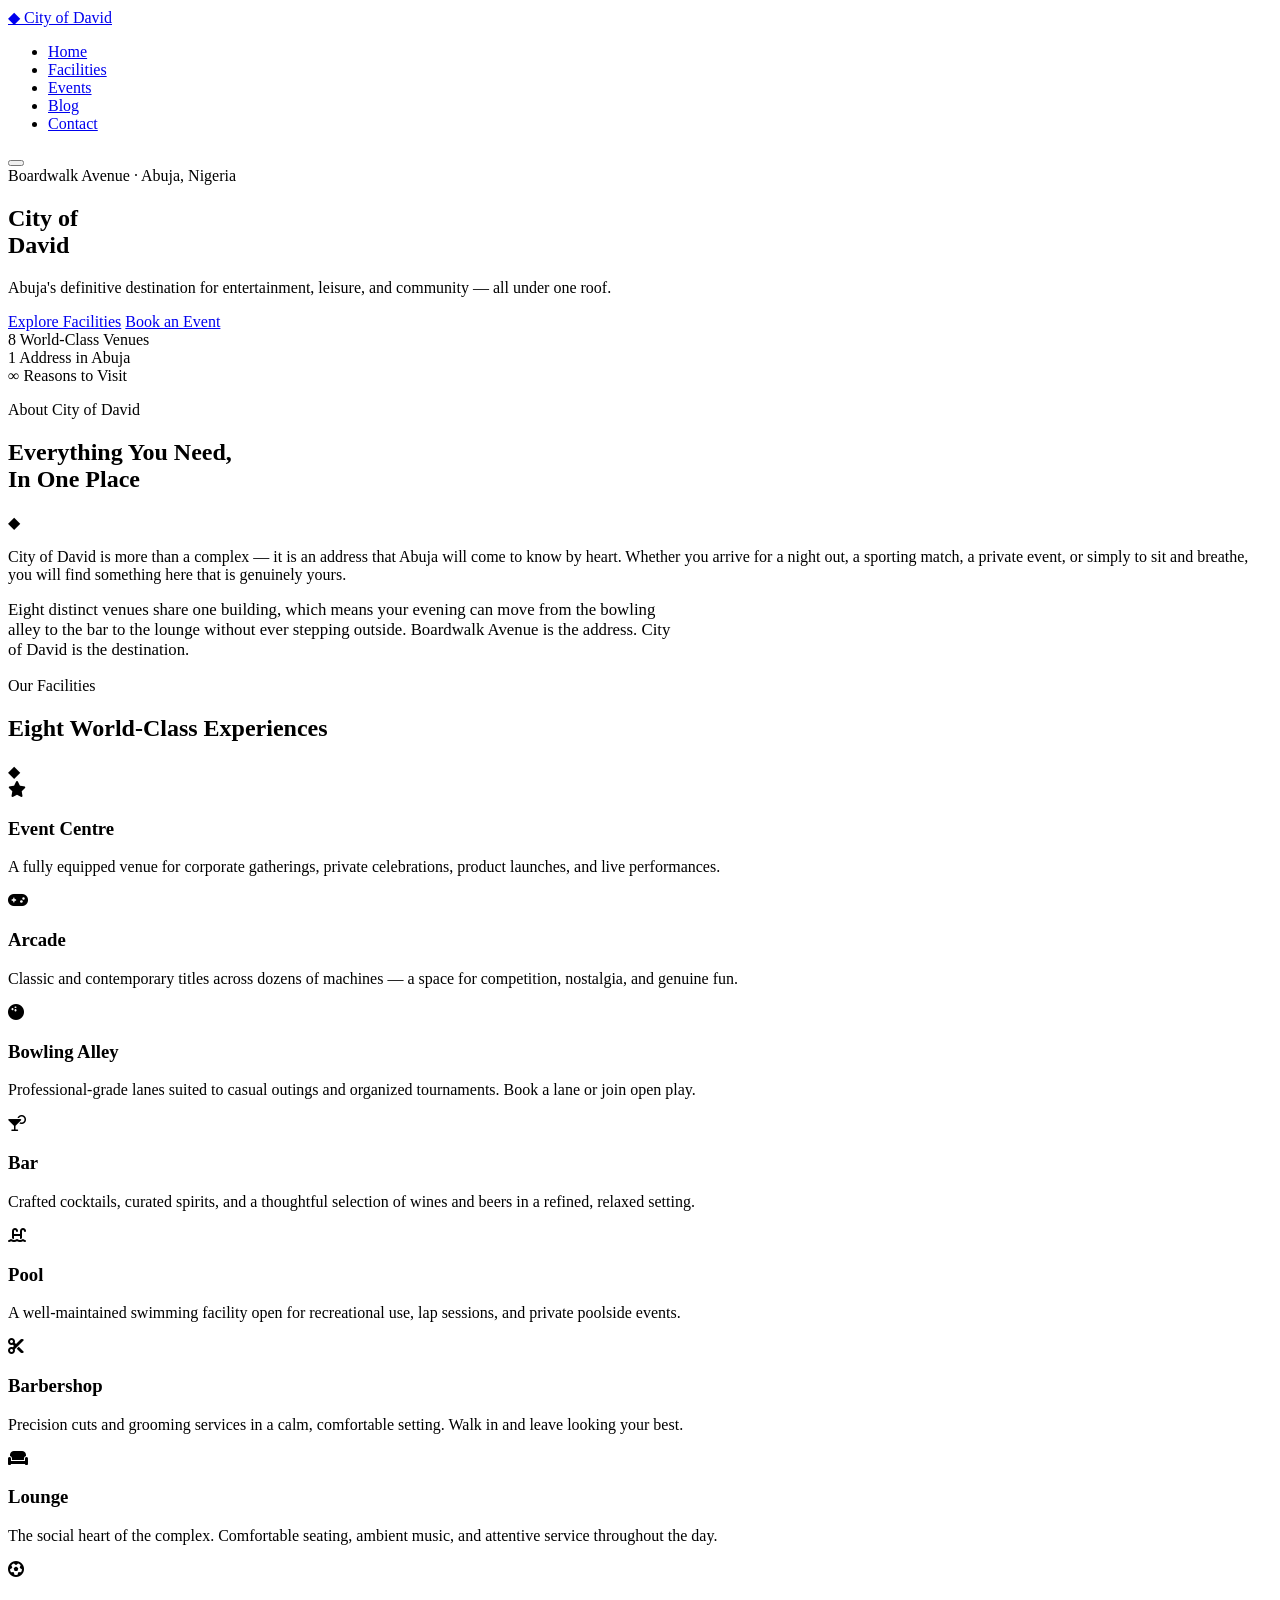
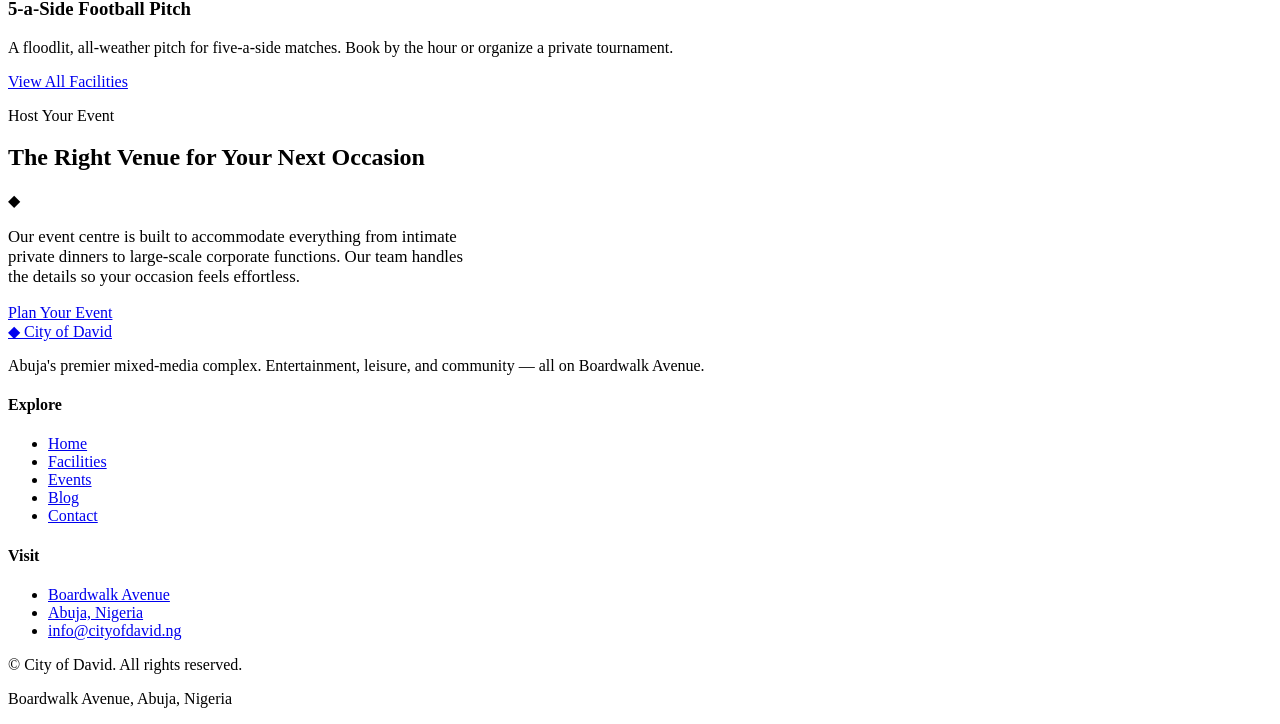
==== index.html @ e6c5fee5 "Add files via upload" ====
<!DOCTYPE html>
<html lang="en">
<head>
  <meta charset="UTF-8">
  <meta name="viewport" content="width=device-width, initial-scale=1.0">
  <meta name="description" content="City of David — Abuja's premier mixed-media complex on Boardwalk Avenue. Event centre, arcade, bowling, bar, pool, barbershop, lounge, and 5-a-side football.">
  <title>City of David | Abuja's Premier Entertainment Complex</title>
  <link rel="preconnect" href="https://fonts.googleapis.com">
  <link rel="preconnect" href="https://fonts.gstatic.com" crossorigin>
  <link href="https://fonts.googleapis.com/css2?family=Playfair+Display:ital,wght@0,400;0,600;0,700;1,400&family=EB+Garamond:ital,wght@0,400;0,500;1,400&display=swap" rel="stylesheet">
  <link rel="stylesheet" href="https://cdnjs.cloudflare.com/ajax/libs/font-awesome/6.4.0/css/all.min.css">
  <link rel="stylesheet" href="css/style.css">
</head>
<body>

  <!-- NAVIGATION -->
  <nav class="nav" role="navigation" aria-label="Main navigation">
    <div class="nav-inner">
      <a href="index.html" class="nav-logo">
        <span class="dia">◆</span> City of David
      </a>
      <ul class="nav-links">
        <li><a href="index.html">Home</a></li>
        <li><a href="facilities.html">Facilities</a></li>
        <li><a href="events.html">Events</a></li>
        <li><a href="blog.html">Blog</a></li>
        <li><a href="contact.html">Contact</a></li>
      </ul>
      <button class="nav-toggle" aria-label="Toggle navigation" aria-expanded="false">
        <span></span><span></span><span></span>
      </button>
    </div>
  </nav>

  <!-- HERO -->
  <section class="hero">
    <div class="hero-content">
      <div class="hero-eyebrow">Boardwalk Avenue · Abuja, Nigeria</div>
      <h1>City of<br><span class="gold">David</span></h1>
      <p class="hero-sub">Abuja's definitive destination for entertainment, leisure, and community — all under one roof.</p>
      <div class="hero-ctas">
        <a href="facilities.html" class="btn btn-primary">Explore Facilities</a>
        <a href="events.html" class="btn btn-outline">Book an Event</a>
      </div>
    </div>
  </section>

  <!-- STATS -->
  <div class="stat-row" aria-label="Key figures">
    <div class="stat fade-in">
      <span class="stat-num">8</span>
      <span class="stat-label">World-Class Venues</span>
    </div>
    <div class="stat fade-in fade-delay-2">
      <span class="stat-num">1</span>
      <span class="stat-label">Address in Abuja</span>
    </div>
    <div class="stat fade-in fade-delay-4">
      <span class="stat-num">∞</span>
      <span class="stat-label">Reasons to Visit</span>
    </div>
  </div>

  <!-- ABOUT -->
  <section class="section">
    <div class="section-inner">
      <p class="section-label fade-in">About City of David</p>
      <h2 class="section-title fade-in fade-delay-1">Everything You Need,<br>In One Place</h2>
      <div class="ornament-divider fade-in fade-delay-2"><span>◆</span></div>
      <p class="section-lead fade-in fade-delay-3">
        City of David is more than a complex — it is an address that Abuja will come to know by heart. 
        Whether you arrive for a night out, a sporting match, a private event, or simply to sit and breathe, 
        you will find something here that is genuinely yours.
      </p>
      <p class="fade-in fade-delay-4" style="color: var(--text-muted); max-width: 680px; font-size: 1.05rem;">
        Eight distinct venues share one building, which means your evening can move from the bowling alley 
        to the bar to the lounge without ever stepping outside. Boardwalk Avenue is the address. 
        City of David is the destination.
      </p>
    </div>
  </section>

  <!-- FACILITIES GRID -->
  <section class="section section-alt">
    <div class="section-inner">
      <p class="section-label fade-in">Our Facilities</p>
      <h2 class="section-title fade-in fade-delay-1">Eight World-Class Experiences</h2>
      <div class="ornament-divider fade-in fade-delay-2"><span>◆</span></div>
      <div class="facilities-grid mt-3">

        <div class="facility-card fade-in fade-delay-1">
          <div class="facility-icon"><i class="fa-solid fa-star"></i></div>
          <h3>Event Centre</h3>
          <p>A fully equipped venue for corporate gatherings, private celebrations, product launches, and live performances.</p>
        </div>

        <div class="facility-card fade-in fade-delay-2">
          <div class="facility-icon"><i class="fa-solid fa-gamepad"></i></div>
          <h3>Arcade</h3>
          <p>Classic and contemporary titles across dozens of machines — a space for competition, nostalgia, and genuine fun.</p>
        </div>

        <div class="facility-card fade-in fade-delay-3">
          <div class="facility-icon"><i class="fa-solid fa-bowling-ball"></i></div>
          <h3>Bowling Alley</h3>
          <p>Professional-grade lanes suited to casual outings and organized tournaments. Book a lane or join open play.</p>
        </div>

        <div class="facility-card fade-in fade-delay-4">
          <div class="facility-icon"><i class="fa-solid fa-martini-glass-citrus"></i></div>
          <h3>Bar</h3>
          <p>Crafted cocktails, curated spirits, and a thoughtful selection of wines and beers in a refined, relaxed setting.</p>
        </div>

        <div class="facility-card fade-in fade-delay-1">
          <div class="facility-icon"><i class="fa-solid fa-water-ladder"></i></div>
          <h3>Pool</h3>
          <p>A well-maintained swimming facility open for recreational use, lap sessions, and private poolside events.</p>
        </div>

        <div class="facility-card fade-in fade-delay-2">
          <div class="facility-icon"><i class="fa-solid fa-scissors"></i></div>
          <h3>Barbershop</h3>
          <p>Precision cuts and grooming services in a calm, comfortable setting. Walk in and leave looking your best.</p>
        </div>

        <div class="facility-card fade-in fade-delay-3">
          <div class="facility-icon"><i class="fa-solid fa-couch"></i></div>
          <h3>Lounge</h3>
          <p>The social heart of the complex. Comfortable seating, ambient music, and attentive service throughout the day.</p>
        </div>

        <div class="facility-card fade-in fade-delay-4">
          <div class="facility-icon"><i class="fa-solid fa-futbol"></i></div>
          <h3>5-a-Side Football Pitch</h3>
          <p>A floodlit, all-weather pitch for five-a-side matches. Book by the hour or organize a private tournament.</p>
        </div>

      </div>
      <div class="text-center mt-3 fade-in">
        <a href="facilities.html" class="btn btn-outline">View All Facilities</a>
      </div>
    </div>
  </section>

  <!-- EVENTS CTA -->
  <section class="highlight">
    <div class="highlight-inner">
      <div class="highlight-text fade-in">
        <p class="section-label">Host Your Event</p>
        <h2 class="section-title">The Right Venue for Your Next Occasion</h2>
        <div class="ornament-divider"><span>◆</span></div>
        <p style="color: var(--text-muted); font-size: 1.05rem; max-width: 460px;">
          Our event centre is built to accommodate everything from intimate private dinners to large-scale 
          corporate functions. Our team handles the details so your occasion feels effortless.
        </p>
        <a href="events.html" class="btn btn-primary">Plan Your Event</a>
      </div>
      <div class="deco-visual fade-in fade-delay-3">
        <div class="deco-diamond"></div>
      </div>
    </div>
  </section>

  <!-- FOOTER -->
  <footer class="footer">
    <div class="footer-inner">
      <div class="footer-top">
        <div class="footer-brand">
          <a href="index.html" class="nav-logo">
            <span class="dia">◆</span> City of David
          </a>
          <p>Abuja's premier mixed-media complex. Entertainment, leisure, and community — all on Boardwalk Avenue.</p>
        </div>
        <div class="footer-col">
          <h4>Explore</h4>
          <ul>
            <li><a href="index.html">Home</a></li>
            <li><a href="facilities.html">Facilities</a></li>
            <li><a href="events.html">Events</a></li>
            <li><a href="blog.html">Blog</a></li>
            <li><a href="contact.html">Contact</a></li>
          </ul>
        </div>
        <div class="footer-col">
          <h4>Visit</h4>
          <ul>
            <li><a href="contact.html">Boardwalk Avenue</a></li>
            <li><a href="contact.html">Abuja, Nigeria</a></li>
            <li><a href="mailto:info@cityofdavid.ng">info@cityofdavid.ng</a></li>
          </ul>
        </div>
      </div>
      <div class="footer-bottom">
        <p>© <span class="copyright-year"></span> City of David. All rights reserved.</p>
        <p>Boardwalk Avenue, Abuja, Nigeria</p>
      </div>
    </div>
  </footer>

  <script src="js/main.js"></script>
</body>
</html>
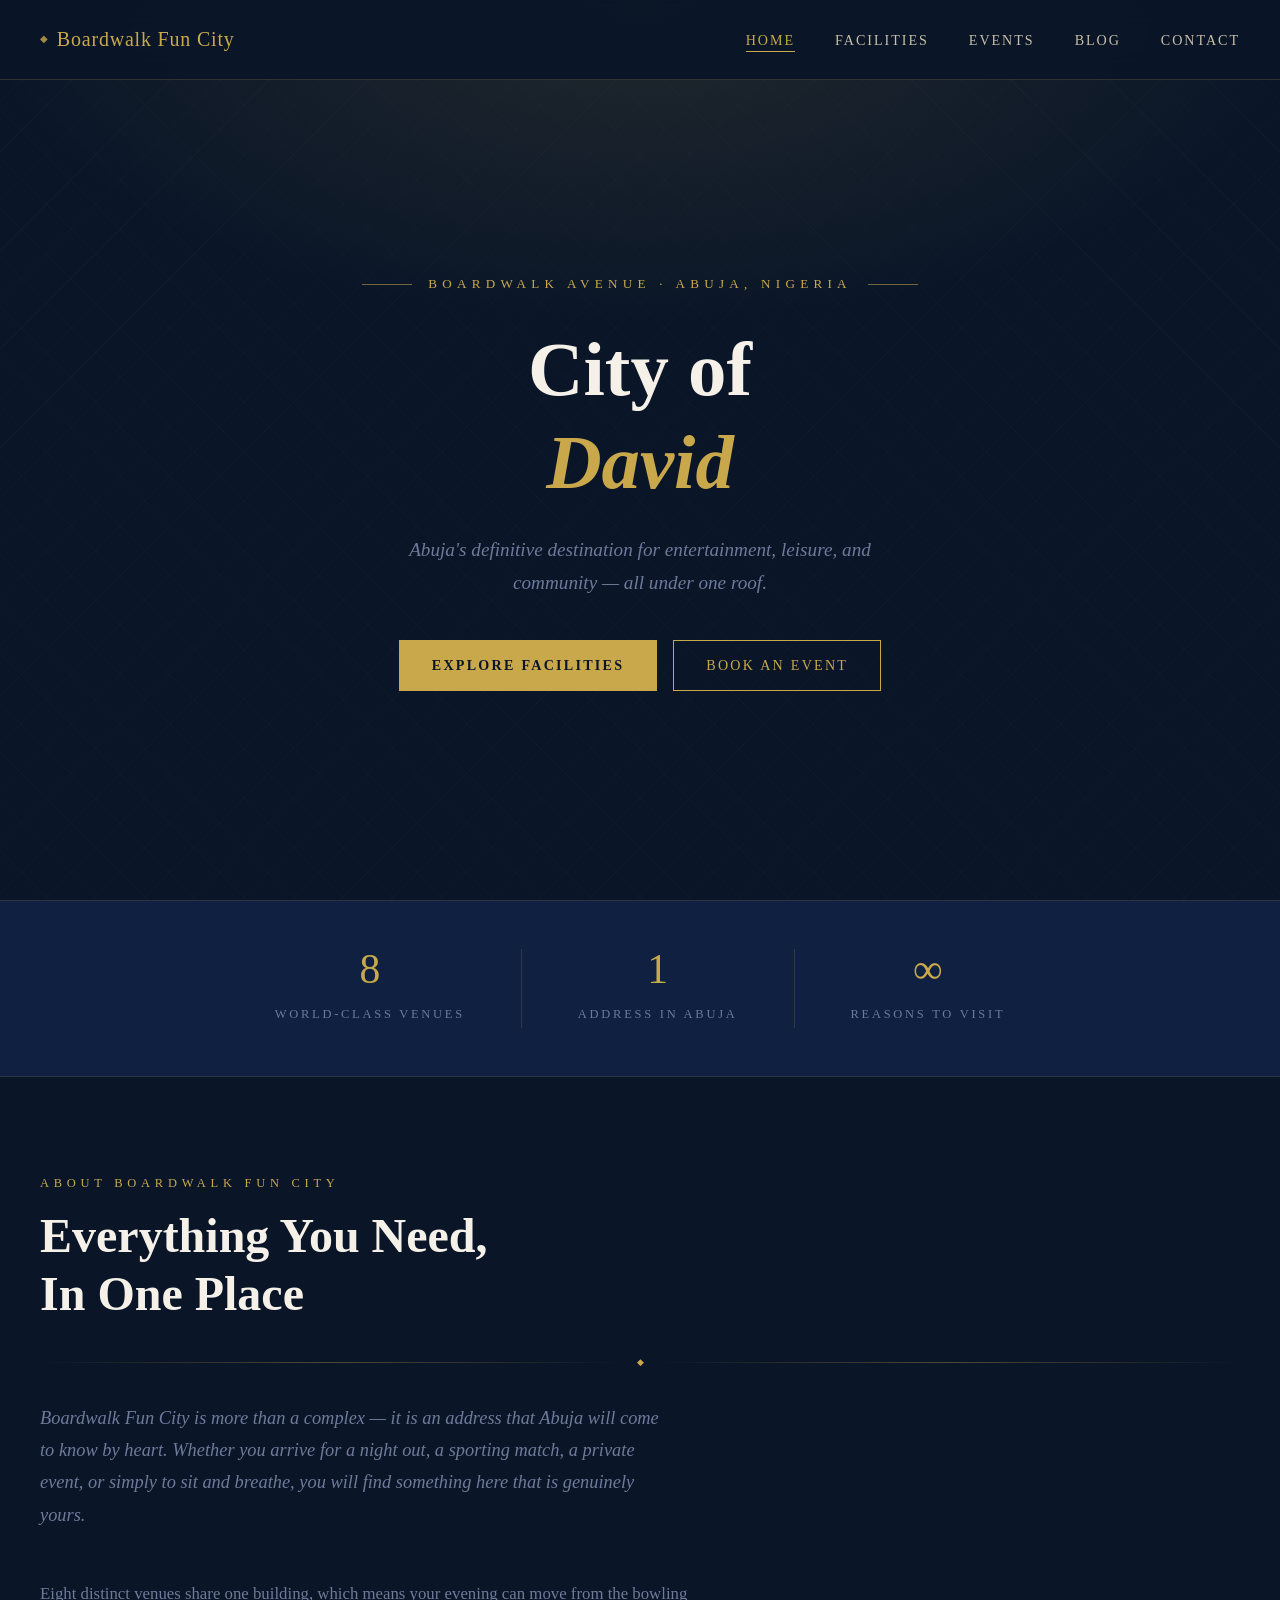
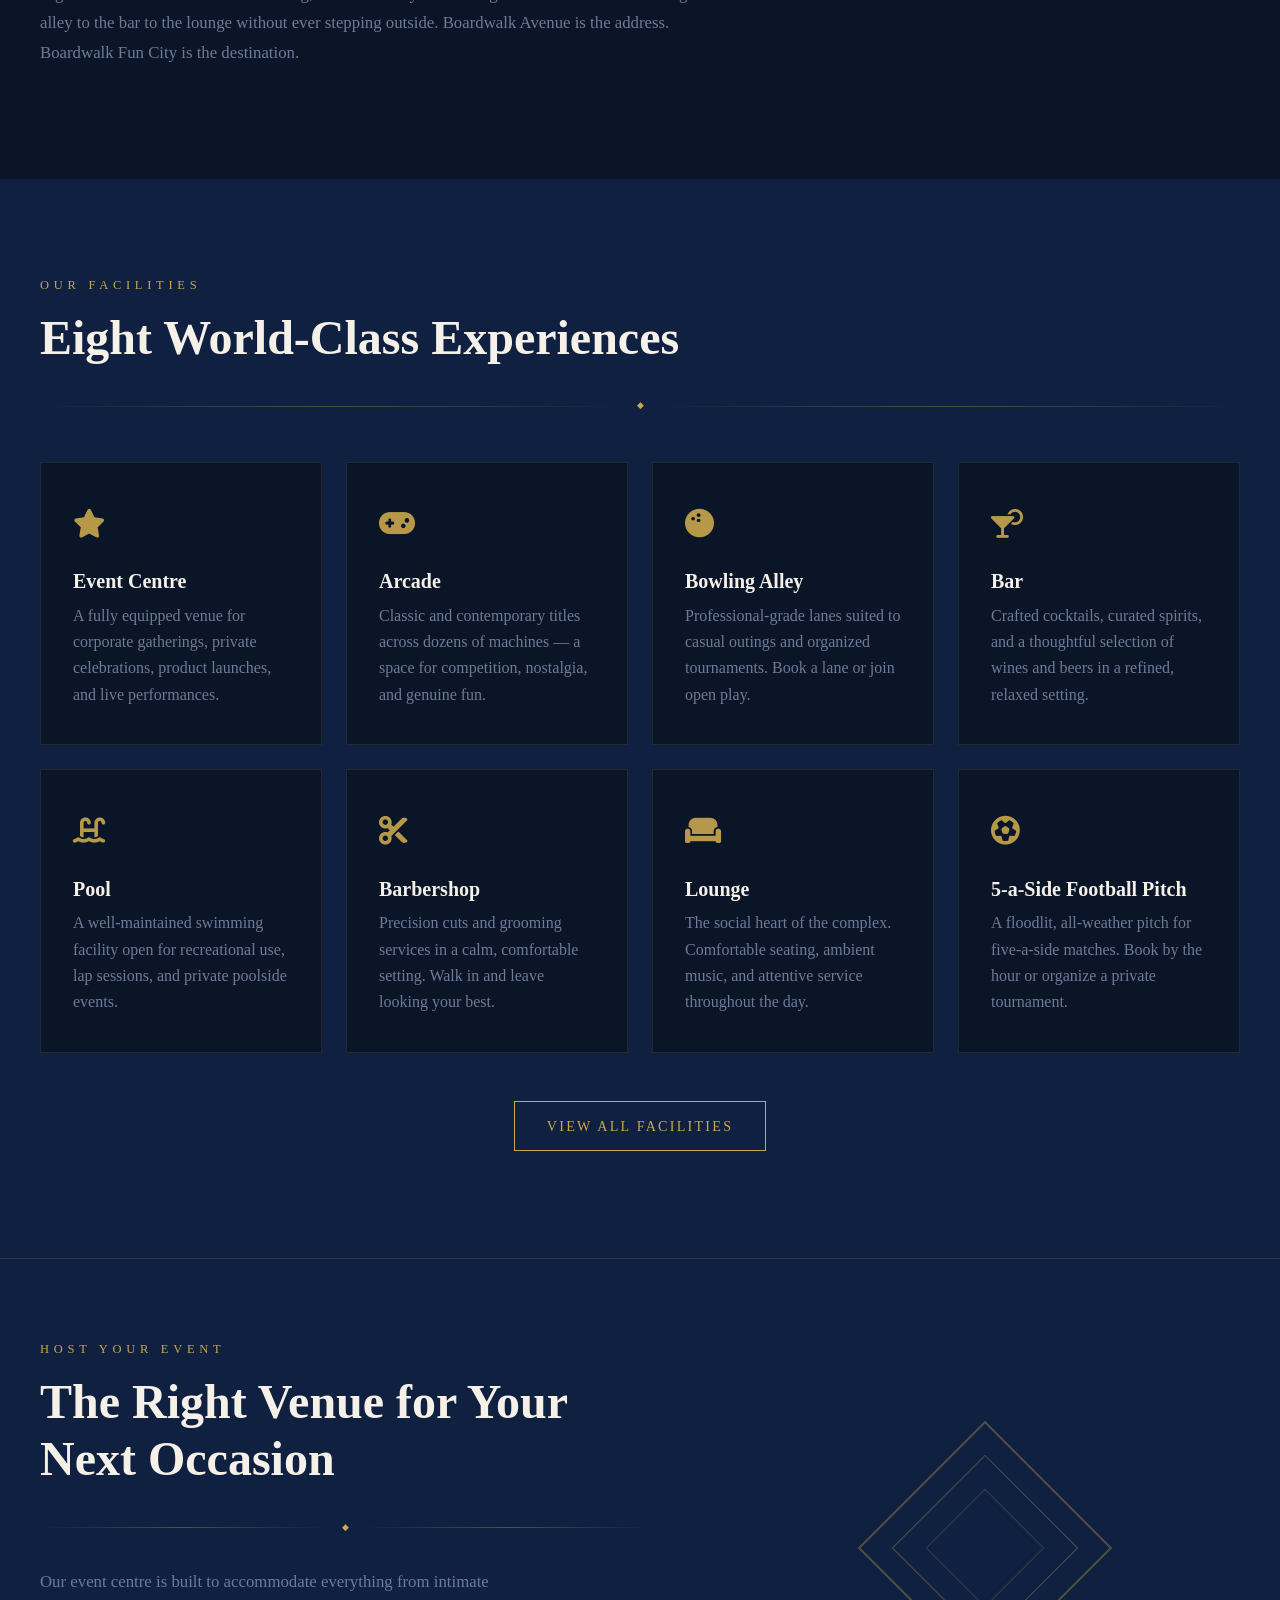
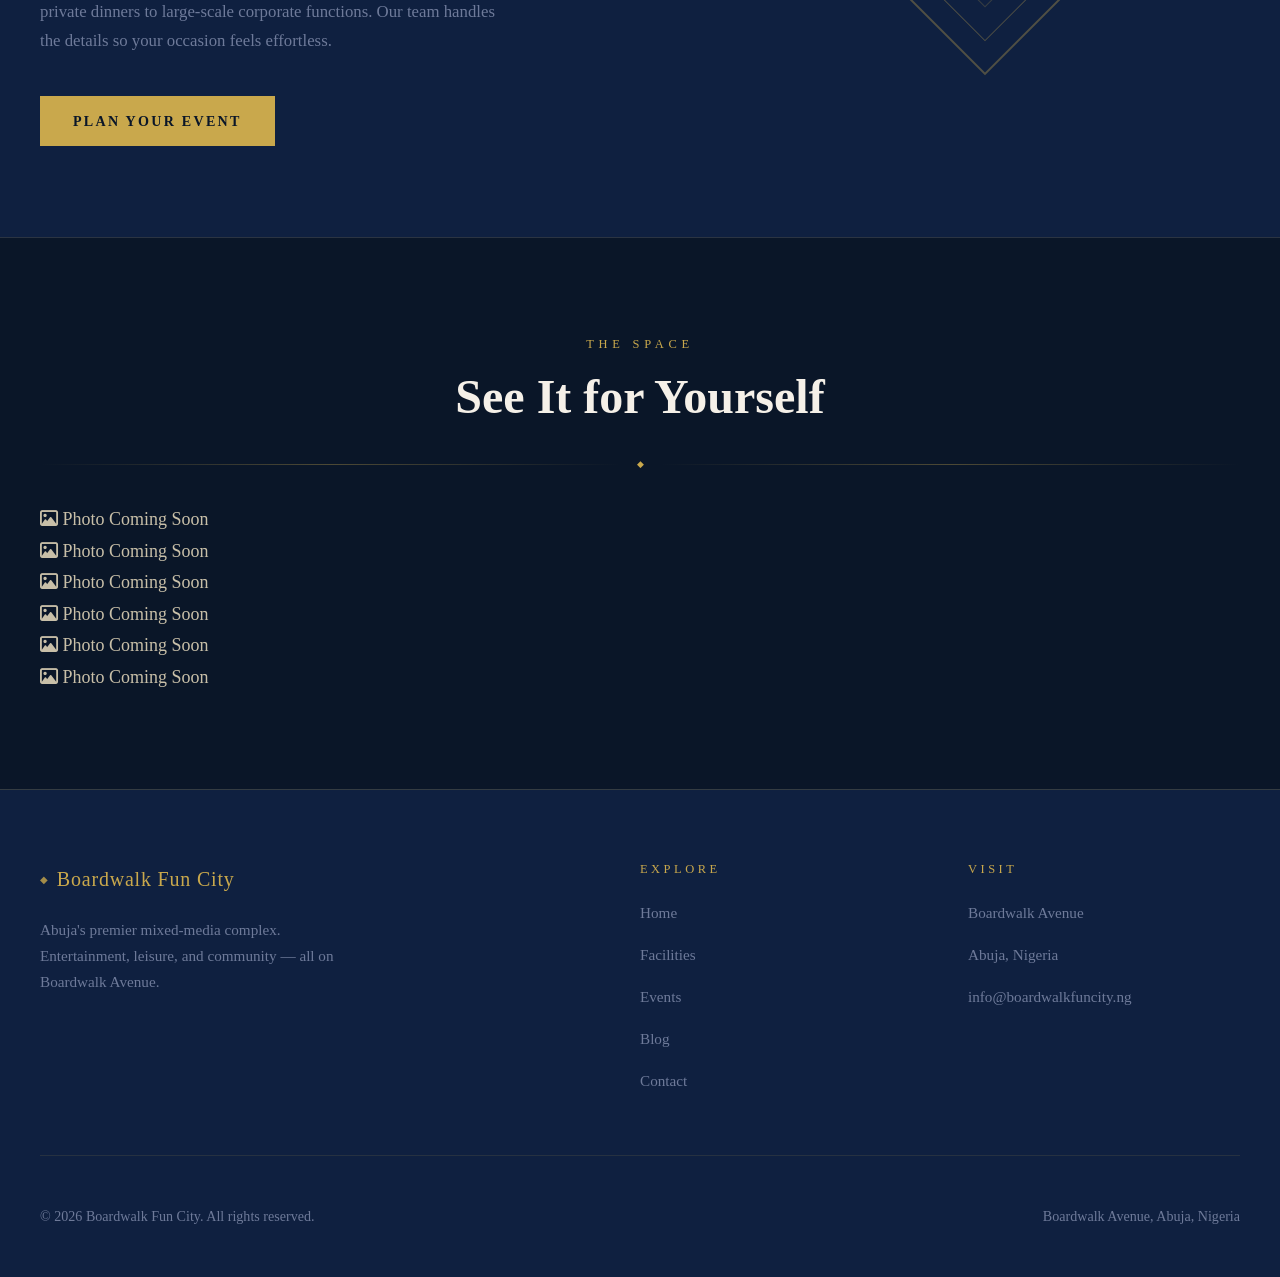
==== commit 5bb8baa2: "Add files via upload" ====
--- a/index.html
+++ b/index.html
@@ -3,8 +3,8 @@
 <head>
   <meta charset="UTF-8">
   <meta name="viewport" content="width=device-width, initial-scale=1.0">
-  <meta name="description" content="City of David — Abuja's premier mixed-media complex on Boardwalk Avenue. Event centre, arcade, bowling, bar, pool, barbershop, lounge, and 5-a-side football.">
-  <title>City of David | Abuja's Premier Entertainment Complex</title>
+  <meta name="description" content="Boardwalk Fun City — Abuja's premier mixed-media complex on Boardwalk Avenue. Event centre, arcade, bowling, bar, pool, barbershop, lounge, and 5-a-side football.">
+  <title>Boardwalk Fun City | Abuja's Premier Entertainment Complex</title>
   <link rel="preconnect" href="https://fonts.googleapis.com">
   <link rel="preconnect" href="https://fonts.gstatic.com" crossorigin>
   <link href="https://fonts.googleapis.com/css2?family=Playfair+Display:ital,wght@0,400;0,600;0,700;1,400&family=EB+Garamond:ital,wght@0,400;0,500;1,400&display=swap" rel="stylesheet">
@@ -17,7 +17,7 @@
   <nav class="nav" role="navigation" aria-label="Main navigation">
     <div class="nav-inner">
       <a href="index.html" class="nav-logo">
-        <span class="dia">◆</span> City of David
+        <span class="dia">◆</span> Boardwalk Fun City
       </a>
       <ul class="nav-links">
         <li><a href="index.html">Home</a></li>
@@ -64,18 +64,18 @@
   <!-- ABOUT -->
   <section class="section">
     <div class="section-inner">
-      <p class="section-label fade-in">About City of David</p>
+      <p class="section-label fade-in">About Boardwalk Fun City</p>
       <h2 class="section-title fade-in fade-delay-1">Everything You Need,<br>In One Place</h2>
       <div class="ornament-divider fade-in fade-delay-2"><span>◆</span></div>
       <p class="section-lead fade-in fade-delay-3">
-        City of David is more than a complex — it is an address that Abuja will come to know by heart. 
+        Boardwalk Fun City is more than a complex — it is an address that Abuja will come to know by heart. 
         Whether you arrive for a night out, a sporting match, a private event, or simply to sit and breathe, 
         you will find something here that is genuinely yours.
       </p>
       <p class="fade-in fade-delay-4" style="color: var(--text-muted); max-width: 680px; font-size: 1.05rem;">
         Eight distinct venues share one building, which means your evening can move from the bowling alley 
         to the bar to the lounge without ever stepping outside. Boardwalk Avenue is the address. 
-        City of David is the destination.
+        Boardwalk Fun City is the destination.
       </p>
     </div>
   </section>
@@ -162,13 +162,48 @@
     </div>
   </section>
 
+  <!-- PHOTO GALLERY -->
+  <section class="section">
+    <div class="section-inner">
+      <p class="section-label fade-in text-center">The Space</p>
+      <h2 class="section-title fade-in fade-delay-1 text-center">See It for Yourself</h2>
+      <div class="ornament-divider fade-in fade-delay-2"><span>◆</span></div>
+      <div class="img-placeholder-grid fade-in fade-delay-3">
+        <div class="img-placeholder img-placeholder-medium">
+          <i class="fa-regular fa-image"></i>
+          <span>Photo Coming Soon</span>
+        </div>
+        <div class="img-placeholder img-placeholder-medium">
+          <i class="fa-regular fa-image"></i>
+          <span>Photo Coming Soon</span>
+        </div>
+        <div class="img-placeholder img-placeholder-medium">
+          <i class="fa-regular fa-image"></i>
+          <span>Photo Coming Soon</span>
+        </div>
+        <div class="img-placeholder img-placeholder-medium">
+          <i class="fa-regular fa-image"></i>
+          <span>Photo Coming Soon</span>
+        </div>
+        <div class="img-placeholder img-placeholder-medium">
+          <i class="fa-regular fa-image"></i>
+          <span>Photo Coming Soon</span>
+        </div>
+        <div class="img-placeholder img-placeholder-medium">
+          <i class="fa-regular fa-image"></i>
+          <span>Photo Coming Soon</span>
+        </div>
+      </div>
+    </div>
+  </section>
+
   <!-- FOOTER -->
   <footer class="footer">
     <div class="footer-inner">
       <div class="footer-top">
         <div class="footer-brand">
           <a href="index.html" class="nav-logo">
-            <span class="dia">◆</span> City of David
+            <span class="dia">◆</span> Boardwalk Fun City
           </a>
           <p>Abuja's premier mixed-media complex. Entertainment, leisure, and community — all on Boardwalk Avenue.</p>
         </div>
@@ -187,12 +222,12 @@
           <ul>
             <li><a href="contact.html">Boardwalk Avenue</a></li>
             <li><a href="contact.html">Abuja, Nigeria</a></li>
-            <li><a href="mailto:info@cityofdavid.ng">info@cityofdavid.ng</a></li>
+            <li><a href="mailto:info@boardwalkfuncity.ng">info@boardwalkfuncity.ng</a></li>
           </ul>
         </div>
       </div>
       <div class="footer-bottom">
-        <p>© <span class="copyright-year"></span> City of David. All rights reserved.</p>
+        <p>© <span class="copyright-year"></span> Boardwalk Fun City. All rights reserved.</p>
         <p>Boardwalk Avenue, Abuja, Nigeria</p>
       </div>
     </div>
--- a/css/style.css
+++ b/css/style.css
@@ -0,0 +1,749 @@
+/* ===================================================
+   CITY OF DAVID — MAIN STYLESHEET
+   =================================================== */
+
+/* ---- Variables ---- */
+:root {
+  --navy:        #0a1628;
+  --navy-mid:    #0f2040;
+  --navy-light:  #162952;
+  --gold:        #c9a84c;
+  --gold-light:  #dfc36a;
+  --gold-pale:   #f0e4b8;
+  --text:        #c8bfa8;
+  --text-muted:  #6e7a99;
+  --white:       #f5f0e8;
+
+  --ff-display: 'Playfair Display', Georgia, serif;
+  --ff-body:    'EB Garamond', Georgia, serif;
+
+  --max-w:     1200px;
+  --nav-h:     80px;
+  --transition: 0.35s ease;
+}
+
+/* ---- Reset ---- */
+*, *::before, *::after { box-sizing: border-box; margin: 0; padding: 0; }
+html { scroll-behavior: smooth; }
+body {
+  background: var(--navy);
+  color: var(--text);
+  font-family: var(--ff-body);
+  font-size: 1.125rem;
+  line-height: 1.75;
+  overflow-x: hidden;
+}
+img { max-width: 100%; display: block; }
+a { color: inherit; text-decoration: none; }
+ul { list-style: none; }
+
+/* ---- Typography ---- */
+h1, h2, h3, h4 {
+  font-family: var(--ff-display);
+  color: var(--white);
+  line-height: 1.2;
+}
+h1 { font-size: clamp(2.8rem, 6vw, 5.5rem); font-weight: 700; }
+h2 { font-size: clamp(2rem, 4vw, 3rem);   font-weight: 600; }
+h3 { font-size: clamp(1.3rem, 2.5vw, 1.7rem); font-weight: 600; }
+p  { margin-bottom: 1rem; }
+em { font-style: italic; }
+
+/* ===================================================
+   NAVIGATION
+   =================================================== */
+.nav {
+  position: fixed;
+  top: 0; left: 0; right: 0;
+  height: var(--nav-h);
+  z-index: 1000;
+  background: rgba(10, 22, 40, 0.94);
+  backdrop-filter: blur(14px);
+  border-bottom: 1px solid rgba(201, 168, 76, 0.2);
+  display: flex;
+  align-items: center;
+  padding: 0 2rem;
+  transition: border-color var(--transition);
+}
+.nav-inner {
+  width: 100%;
+  max-width: var(--max-w);
+  margin: 0 auto;
+  display: flex;
+  align-items: center;
+  justify-content: space-between;
+}
+.nav-logo {
+  font-family: var(--ff-display);
+  font-size: 1.25rem;
+  color: var(--gold);
+  letter-spacing: 0.04em;
+  display: flex;
+  align-items: center;
+  gap: 0.5rem;
+}
+.nav-logo .dia { font-size: 0.65rem; opacity: 0.8; }
+.nav-links {
+  display: flex;
+  gap: 2.5rem;
+}
+.nav-links a {
+  font-family: var(--ff-body);
+  font-size: 0.88rem;
+  letter-spacing: 0.14em;
+  text-transform: uppercase;
+  color: var(--text);
+  position: relative;
+  transition: color var(--transition);
+}
+.nav-links a::after {
+  content: '';
+  position: absolute;
+  bottom: -4px; left: 0; right: 0;
+  height: 1px;
+  background: var(--gold);
+  transform: scaleX(0);
+  transform-origin: left;
+  transition: transform var(--transition);
+}
+.nav-links a:hover,
+.nav-links a.active { color: var(--gold); }
+.nav-links a:hover::after,
+.nav-links a.active::after { transform: scaleX(1); }
+
+.nav-toggle {
+  display: none;
+  flex-direction: column;
+  gap: 5px;
+  background: none;
+  border: none;
+  cursor: pointer;
+  padding: 4px;
+}
+.nav-toggle span {
+  display: block;
+  width: 24px; height: 2px;
+  background: var(--gold);
+  transition: var(--transition);
+}
+
+/* ===================================================
+   BUTTONS
+   =================================================== */
+.btn {
+  display: inline-block;
+  padding: 0.75rem 2rem;
+  font-family: var(--ff-body);
+  font-size: 0.88rem;
+  letter-spacing: 0.16em;
+  text-transform: uppercase;
+  border: 1px solid var(--gold);
+  cursor: pointer;
+  position: relative;
+  overflow: hidden;
+  transition: color var(--transition);
+  z-index: 0;
+}
+.btn::before {
+  content: '';
+  position: absolute;
+  inset: 0;
+  background: var(--gold);
+  transform: translateX(-101%);
+  transition: transform 0.4s ease;
+  z-index: -1;
+}
+.btn:hover::before { transform: translateX(0); }
+.btn:hover { color: var(--navy); }
+
+.btn-primary {
+  background: var(--gold);
+  color: var(--navy);
+  font-weight: 600;
+}
+.btn-primary::before { background: var(--gold-light); }
+.btn-primary:hover { color: var(--navy); }
+
+.btn-outline {
+  background: transparent;
+  color: var(--gold);
+}
+
+/* ===================================================
+   HERO — HOME
+   =================================================== */
+.hero {
+  min-height: 100vh;
+  display: flex;
+  align-items: center;
+  justify-content: center;
+  text-align: center;
+  padding: calc(var(--nav-h) + 4rem) 2rem 5rem;
+  position: relative;
+  overflow: hidden;
+}
+.hero::before {
+  content: '';
+  position: absolute;
+  inset: 0;
+  background:
+    radial-gradient(ellipse 80% 55% at 50% 0%, rgba(201, 168, 76, 0.12) 0%, transparent 65%),
+    repeating-linear-gradient(
+      45deg,
+      transparent 0px, transparent 34px,
+      rgba(201, 168, 76, 0.018) 34px, rgba(201, 168, 76, 0.018) 35px
+    ),
+    repeating-linear-gradient(
+      -45deg,
+      transparent 0px, transparent 34px,
+      rgba(201, 168, 76, 0.018) 34px, rgba(201, 168, 76, 0.018) 35px
+    );
+  pointer-events: none;
+}
+.hero-content {
+  position: relative;
+  z-index: 1;
+  max-width: 800px;
+}
+.hero-eyebrow {
+  font-family: var(--ff-body);
+  font-size: 0.82rem;
+  letter-spacing: 0.4em;
+  text-transform: uppercase;
+  color: var(--gold);
+  display: flex;
+  align-items: center;
+  justify-content: center;
+  gap: 1rem;
+  margin-bottom: 1.75rem;
+  animation: fadeInUp 0.8s ease 0.1s both;
+}
+.hero-eyebrow::before,
+.hero-eyebrow::after {
+  content: '';
+  width: 50px; height: 1px;
+  background: var(--gold);
+  opacity: 0.55;
+}
+.hero h1 {
+  margin-bottom: 1.5rem;
+  animation: fadeInUp 0.8s ease 0.3s both;
+}
+.hero h1 .gold { color: var(--gold); font-style: italic; }
+.hero-sub {
+  font-size: 1.2rem;
+  color: var(--text-muted);
+  font-style: italic;
+  max-width: 520px;
+  margin: 0 auto 2.5rem;
+  animation: fadeInUp 0.8s ease 0.5s both;
+}
+.hero-ctas {
+  display: flex;
+  gap: 1rem;
+  justify-content: center;
+  flex-wrap: wrap;
+  animation: fadeInUp 0.8s ease 0.7s both;
+}
+
+/* ===================================================
+   PAGE HERO — INNER PAGES
+   =================================================== */
+.page-hero {
+  padding: calc(var(--nav-h) + 5rem) 2rem 4.5rem;
+  text-align: center;
+  position: relative;
+  border-bottom: 1px solid rgba(201, 168, 76, 0.15);
+}
+.page-hero::before {
+  content: '';
+  position: absolute;
+  inset: 0;
+  background: radial-gradient(ellipse 100% 60% at 50% 0%, rgba(201, 168, 76, 0.07) 0%, transparent 70%);
+  pointer-events: none;
+}
+.page-hero .hero-eyebrow { animation: none; }
+.page-hero h1 { font-size: clamp(2.2rem, 5vw, 3.8rem); animation: none; }
+
+/* ===================================================
+   SECTION BASE
+   =================================================== */
+.section { padding: 6rem 2rem; }
+.section-inner {
+  max-width: var(--max-w);
+  margin: 0 auto;
+}
+.section-label {
+  font-size: 0.78rem;
+  letter-spacing: 0.38em;
+  text-transform: uppercase;
+  color: var(--gold);
+  margin-bottom: 0.75rem;
+}
+.section-title { margin-bottom: 1.25rem; }
+.section-lead {
+  font-size: 1.15rem;
+  color: var(--text-muted);
+  font-style: italic;
+  max-width: 620px;
+  margin-bottom: 3rem;
+}
+.section-alt { background: var(--navy-mid); }
+.text-center { text-align: center; }
+.mt-2 { margin-top: 2rem; }
+.mt-3 { margin-top: 3rem; }
+
+/* ===================================================
+   ORNAMENT DIVIDER
+   =================================================== */
+.ornament-divider {
+  display: flex;
+  align-items: center;
+  gap: 1rem;
+  margin: 2rem 0;
+}
+.ornament-divider::before,
+.ornament-divider::after {
+  content: '';
+  flex: 1;
+  height: 1px;
+  background: linear-gradient(to right, transparent, rgba(201, 168, 76, 0.35), transparent);
+}
+.ornament-divider span { color: var(--gold); font-size: 0.55rem; }
+
+/* ===================================================
+   STATS ROW
+   =================================================== */
+.stat-row {
+  display: flex;
+  align-items: center;
+  justify-content: center;
+  flex-wrap: wrap;
+  gap: 0;
+  background: var(--navy-mid);
+  border-top: 1px solid rgba(201, 168, 76, 0.15);
+  border-bottom: 1px solid rgba(201, 168, 76, 0.15);
+  padding: 3rem 2rem;
+}
+.stat {
+  text-align: center;
+  padding: 0 3.5rem;
+}
+.stat + .stat { border-left: 1px solid rgba(201, 168, 76, 0.18); }
+.stat-num {
+  display: block;
+  font-family: var(--ff-display);
+  font-size: 2.6rem;
+  color: var(--gold);
+  line-height: 1;
+  margin-bottom: 0.4rem;
+}
+.stat-label {
+  font-size: 0.78rem;
+  letter-spacing: 0.22em;
+  text-transform: uppercase;
+  color: var(--text-muted);
+}
+
+/* ===================================================
+   FACILITIES GRID
+   =================================================== */
+.facilities-grid {
+  display: grid;
+  grid-template-columns: repeat(auto-fit, minmax(270px, 1fr));
+  gap: 1.5rem;
+}
+.facility-card {
+  background: var(--navy);
+  border: 1px solid rgba(201, 168, 76, 0.13);
+  padding: 2.25rem 2rem;
+  position: relative;
+  overflow: hidden;
+  transition: transform var(--transition), border-color var(--transition);
+}
+.section-alt .facility-card { background: var(--navy); }
+.facility-card::before {
+  content: '';
+  position: absolute;
+  top: 0; left: 0;
+  width: 3px; height: 0;
+  background: var(--gold);
+  transition: height 0.45s ease;
+}
+.facility-card:hover { transform: translateY(-5px); border-color: rgba(201, 168, 76, 0.38); }
+.facility-card:hover::before { height: 100%; }
+.facility-icon {
+  font-size: 1.8rem;
+  color: var(--gold);
+  margin-bottom: 1.25rem;
+  opacity: 0.9;
+}
+.facility-card h3 { font-size: 1.25rem; margin-bottom: 0.6rem; }
+.facility-card p { color: var(--text-muted); font-size: 1rem; margin: 0; line-height: 1.65; }
+
+/* ===================================================
+   FACILITIES DETAIL (facilities.html)
+   =================================================== */
+.facility-detail {
+  padding: 5rem 2rem;
+  border-bottom: 1px solid rgba(201, 168, 76, 0.1);
+}
+.facility-detail:nth-child(even) { background: var(--navy-mid); }
+.facility-detail-inner {
+  max-width: var(--max-w);
+  margin: 0 auto;
+  display: grid;
+  grid-template-columns: 1fr 2fr;
+  gap: 4rem;
+  align-items: start;
+}
+.facility-detail-meta {
+  position: sticky;
+  top: calc(var(--nav-h) + 2rem);
+}
+.facility-detail-meta .facility-icon { font-size: 2.5rem; margin-bottom: 1rem; }
+.facility-detail-meta h2 { font-size: clamp(1.5rem, 3vw, 2.2rem); margin-bottom: 0.5rem; }
+.facility-detail-meta .tag {
+  display: inline-block;
+  font-size: 0.75rem;
+  letter-spacing: 0.2em;
+  text-transform: uppercase;
+  color: var(--gold);
+  border: 1px solid rgba(201, 168, 76, 0.35);
+  padding: 0.2rem 0.7rem;
+  margin-top: 0.75rem;
+}
+.facility-detail-body p { color: var(--text); font-size: 1.1rem; line-height: 1.85; }
+.facility-detail-body p:last-child { margin: 0; }
+
+/* ===================================================
+   HIGHLIGHT / SPLIT SECTION
+   =================================================== */
+.highlight {
+  background: var(--navy-mid);
+  border-top: 1px solid rgba(201, 168, 76, 0.15);
+  border-bottom: 1px solid rgba(201, 168, 76, 0.15);
+  padding: 5rem 2rem;
+}
+.highlight-inner {
+  max-width: var(--max-w);
+  margin: 0 auto;
+  display: grid;
+  grid-template-columns: 1.2fr 1fr;
+  gap: 5rem;
+  align-items: center;
+}
+.highlight-text .btn { margin-top: 1.5rem; }
+.deco-visual {
+  display: flex;
+  align-items: center;
+  justify-content: center;
+  min-height: 280px;
+}
+.deco-diamond {
+  width: 180px; height: 180px;
+  border: 2px solid var(--gold);
+  transform: rotate(45deg);
+  position: relative;
+  opacity: 0.35;
+}
+.deco-diamond::before {
+  content: '';
+  position: absolute;
+  inset: 22px;
+  border: 1px solid var(--gold);
+}
+.deco-diamond::after {
+  content: '';
+  position: absolute;
+  inset: 46px;
+  border: 1px solid var(--gold);
+  opacity: 0.6;
+}
+
+/* ===================================================
+   EVENTS PAGE
+   =================================================== */
+.events-features {
+  display: grid;
+  grid-template-columns: repeat(auto-fit, minmax(220px, 1fr));
+  gap: 1.5rem;
+  margin: 3rem 0;
+}
+.events-feature {
+  padding: 1.75rem;
+  border: 1px solid rgba(201, 168, 76, 0.15);
+  background: var(--navy-mid);
+  transition: border-color var(--transition);
+}
+.events-feature:hover { border-color: rgba(201, 168, 76, 0.4); }
+.events-feature i {
+  font-size: 1.5rem;
+  color: var(--gold);
+  margin-bottom: 1rem;
+  display: block;
+}
+.events-feature h4 { font-size: 1.05rem; margin-bottom: 0.5rem; }
+.events-feature p { color: var(--text-muted); font-size: 0.95rem; margin: 0; }
+
+.event-types {
+  display: grid;
+  grid-template-columns: repeat(3, 1fr);
+  gap: 1px;
+  background: rgba(201, 168, 76, 0.15);
+  border: 1px solid rgba(201, 168, 76, 0.15);
+  margin-top: 3rem;
+}
+.event-type {
+  background: var(--navy);
+  padding: 2rem 1.75rem;
+  text-align: center;
+  transition: background var(--transition);
+}
+.event-type:hover { background: var(--navy-mid); }
+.event-type i { font-size: 1.6rem; color: var(--gold); margin-bottom: 1rem; display: block; }
+.event-type h4 { font-size: 1rem; letter-spacing: 0.08em; margin-bottom: 0.5rem; }
+.event-type p { color: var(--text-muted); font-size: 0.95rem; margin: 0; }
+
+.booking-section {
+  background: var(--navy-mid);
+  border: 1px solid rgba(201, 168, 76, 0.18);
+  padding: 3rem;
+  text-align: center;
+  margin-top: 3rem;
+}
+.booking-section h3 { margin-bottom: 0.75rem; }
+.booking-section p { color: var(--text-muted); max-width: 500px; margin: 0 auto 2rem; }
+.booking-contact {
+  display: flex;
+  gap: 1rem;
+  justify-content: center;
+  flex-wrap: wrap;
+  margin-top: 2rem;
+}
+
+/* ===================================================
+   BLOG
+   =================================================== */
+.blog-grid {
+  display: grid;
+  grid-template-columns: repeat(auto-fit, minmax(320px, 1fr));
+  gap: 2rem;
+  margin-top: 3rem;
+}
+.blog-card {
+  background: var(--navy-mid);
+  border: 1px solid rgba(201, 168, 76, 0.12);
+  transition: transform var(--transition), border-color var(--transition);
+  overflow: hidden;
+}
+.blog-card:hover { transform: translateY(-5px); border-color: rgba(201, 168, 76, 0.35); }
+.blog-card-thumb {
+  width: 100%;
+  height: 200px;
+  background: var(--navy-light);
+  display: flex;
+  align-items: center;
+  justify-content: center;
+  color: var(--gold);
+  font-size: 2.2rem;
+  opacity: 0.65;
+  border-bottom: 1px solid rgba(201, 168, 76, 0.12);
+}
+.blog-card-body { padding: 1.75rem; }
+.blog-card-date {
+  font-size: 0.78rem;
+  letter-spacing: 0.18em;
+  text-transform: uppercase;
+  color: var(--gold);
+  margin-bottom: 0.6rem;
+}
+.blog-card h3 { font-size: 1.2rem; margin-bottom: 0.75rem; }
+.blog-card p { color: var(--text-muted); font-size: 1rem; margin: 0 0 1.25rem; line-height: 1.65; }
+.read-more {
+  font-size: 0.82rem;
+  letter-spacing: 0.14em;
+  text-transform: uppercase;
+  color: var(--gold);
+  display: inline-flex;
+  align-items: center;
+  gap: 0.4rem;
+  transition: gap var(--transition);
+}
+.read-more:hover { gap: 0.75rem; }
+.blog-notice {
+  background: var(--navy-mid);
+  border: 1px dashed rgba(201, 168, 76, 0.25);
+  padding: 2.5rem;
+  text-align: center;
+  color: var(--text-muted);
+  margin-top: 3rem;
+  font-style: italic;
+  font-size: 1rem;
+}
+
+/* ===================================================
+   CONTACT PAGE
+   =================================================== */
+.contact-grid {
+  display: grid;
+  grid-template-columns: 1fr 1.6fr;
+  gap: 5rem;
+  align-items: start;
+}
+.contact-info-item {
+  display: flex;
+  align-items: flex-start;
+  gap: 1.25rem;
+  margin-bottom: 2.25rem;
+}
+.contact-info-item .ci-icon {
+  color: var(--gold);
+  font-size: 1.1rem;
+  margin-top: 0.25rem;
+  min-width: 20px;
+}
+.contact-info-item h4 {
+  font-size: 0.78rem;
+  letter-spacing: 0.22em;
+  text-transform: uppercase;
+  color: var(--gold);
+  margin-bottom: 0.3rem;
+  font-family: var(--ff-body);
+  font-weight: 500;
+}
+.contact-info-item p { color: var(--text-muted); margin: 0; font-size: 1rem; }
+
+.hours-table { width: 100%; border-collapse: collapse; margin-top: 0.5rem; }
+.hours-table td { padding: 0.3rem 0; font-size: 0.95rem; color: var(--text-muted); }
+.hours-table td:last-child { text-align: right; color: var(--text); }
+
+.contact-form { display: flex; flex-direction: column; gap: 1.25rem; }
+.form-group { display: flex; flex-direction: column; gap: 0.4rem; }
+.form-group label {
+  font-size: 0.78rem;
+  letter-spacing: 0.22em;
+  text-transform: uppercase;
+  color: var(--gold);
+  font-family: var(--ff-body);
+}
+.form-group input,
+.form-group select,
+.form-group textarea {
+  background: var(--navy-mid);
+  border: 1px solid rgba(201, 168, 76, 0.22);
+  color: var(--text);
+  font-family: var(--ff-body);
+  font-size: 1rem;
+  padding: 0.75rem 1rem;
+  outline: none;
+  transition: border-color var(--transition);
+  resize: vertical;
+  -webkit-appearance: none;
+  appearance: none;
+}
+.form-group input::placeholder,
+.form-group textarea::placeholder { color: var(--text-muted); }
+.form-group input:focus,
+.form-group select:focus,
+.form-group textarea:focus { border-color: var(--gold); }
+.form-group textarea { min-height: 140px; }
+.form-row { display: grid; grid-template-columns: 1fr 1fr; gap: 1.25rem; }
+
+/* ===================================================
+   FOOTER
+   =================================================== */
+.footer {
+  background: var(--navy-mid);
+  border-top: 1px solid rgba(201, 168, 76, 0.2);
+  padding: 4.5rem 2rem 2rem;
+}
+.footer-inner { max-width: var(--max-w); margin: 0 auto; }
+.footer-top {
+  display: grid;
+  grid-template-columns: 2fr 1fr 1fr;
+  gap: 3.5rem;
+  margin-bottom: 3rem;
+  padding-bottom: 3rem;
+  border-bottom: 1px solid rgba(201, 168, 76, 0.12);
+}
+.footer-brand .nav-logo { margin-bottom: 1.25rem; }
+.footer-brand p { color: var(--text-muted); font-size: 0.95rem; max-width: 300px; line-height: 1.7; }
+.footer-col h4 {
+  font-family: var(--ff-body);
+  font-size: 0.78rem;
+  letter-spacing: 0.28em;
+  text-transform: uppercase;
+  color: var(--gold);
+  margin-bottom: 1.25rem;
+  font-weight: 500;
+}
+.footer-col li { margin-bottom: 0.65rem; }
+.footer-col a { color: var(--text-muted); font-size: 0.95rem; transition: color var(--transition); }
+.footer-col a:hover { color: var(--gold); }
+.footer-bottom {
+  display: flex;
+  justify-content: space-between;
+  align-items: center;
+  color: var(--text-muted);
+  font-size: 0.88rem;
+}
+
+/* ===================================================
+   ANIMATIONS
+   =================================================== */
+@keyframes fadeInUp {
+  from { opacity: 0; transform: translateY(22px); }
+  to   { opacity: 1; transform: translateY(0); }
+}
+.fade-in {
+  opacity: 0;
+  transform: translateY(20px);
+  transition: opacity 0.7s ease, transform 0.7s ease;
+}
+.fade-in.visible { opacity: 1; transform: translateY(0); }
+.fade-delay-1 { transition-delay: 0.1s; }
+.fade-delay-2 { transition-delay: 0.2s; }
+.fade-delay-3 { transition-delay: 0.3s; }
+.fade-delay-4 { transition-delay: 0.4s; }
+.fade-delay-5 { transition-delay: 0.5s; }
+.fade-delay-6 { transition-delay: 0.6s; }
+.fade-delay-7 { transition-delay: 0.7s; }
+.fade-delay-8 { transition-delay: 0.8s; }
+
+/* ===================================================
+   RESPONSIVE
+   =================================================== */
+@media (max-width: 900px) {
+  .facility-detail-inner { grid-template-columns: 1fr; gap: 2rem; }
+  .facility-detail-meta { position: static; }
+  .highlight-inner { grid-template-columns: 1fr; gap: 2rem; }
+  .deco-visual { display: none; }
+  .contact-grid { grid-template-columns: 1fr; gap: 3rem; }
+  .footer-top { grid-template-columns: 1fr 1fr; }
+  .event-types { grid-template-columns: 1fr; }
+}
+
+@media (max-width: 640px) {
+  .nav-links {
+    display: none;
+    position: fixed;
+    top: var(--nav-h); left: 0; right: 0;
+    background: var(--navy);
+    padding: 2rem 2rem 2.5rem;
+    flex-direction: column;
+    gap: 1.25rem;
+    border-bottom: 1px solid rgba(201, 168, 76, 0.2);
+    z-index: 999;
+  }
+  .nav-links.open { display: flex; }
+  .nav-toggle { display: flex; }
+  .stat { padding: 0 2rem; }
+  .stat + .stat { border-left: none; border-top: 1px solid rgba(201, 168, 76, 0.18); padding-top: 1.5rem; }
+  .stat-row { flex-direction: column; gap: 1.5rem; }
+  .footer-top { grid-template-columns: 1fr; gap: 2rem; }
+  .footer-bottom { flex-direction: column; gap: 0.5rem; text-align: center; }
+  .form-row { grid-template-columns: 1fr; }
+  .hero-eyebrow::before, .hero-eyebrow::after { width: 25px; }
+  .booking-section { padding: 2rem 1.5rem; }
+}
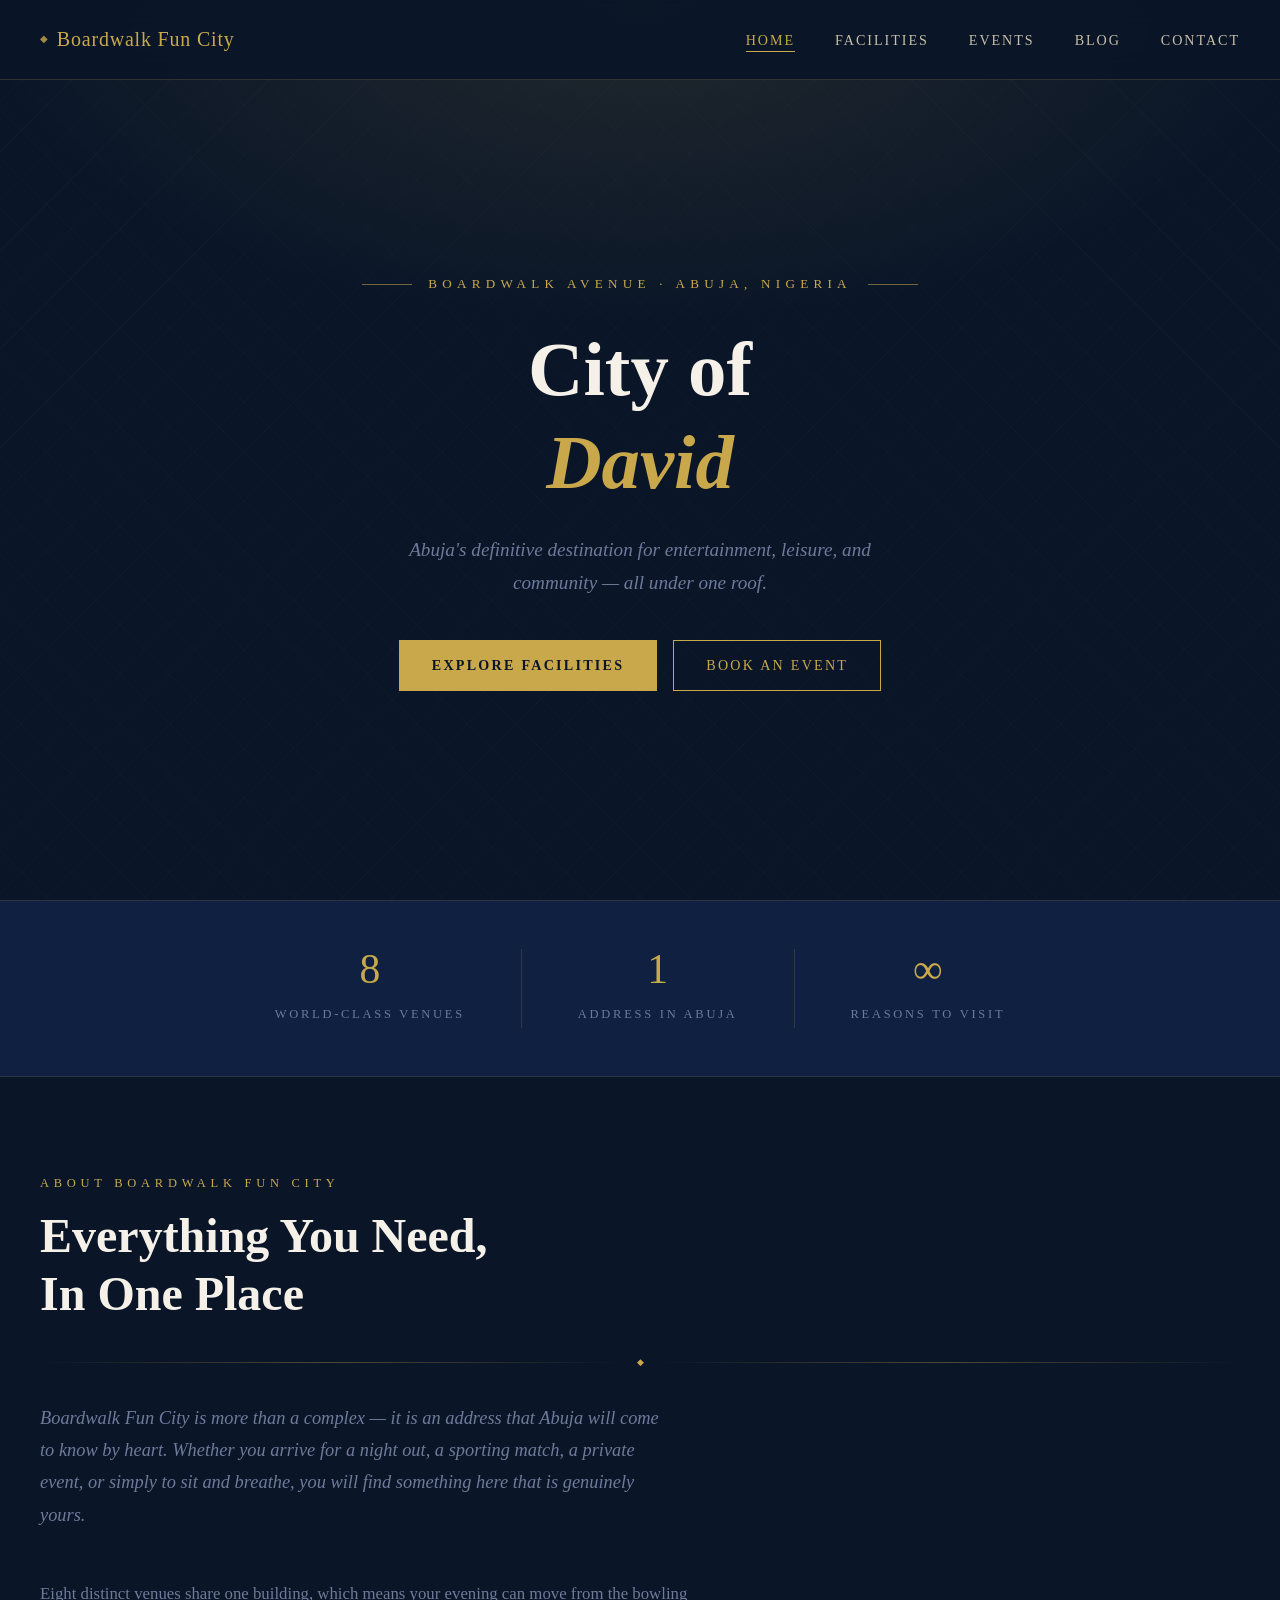
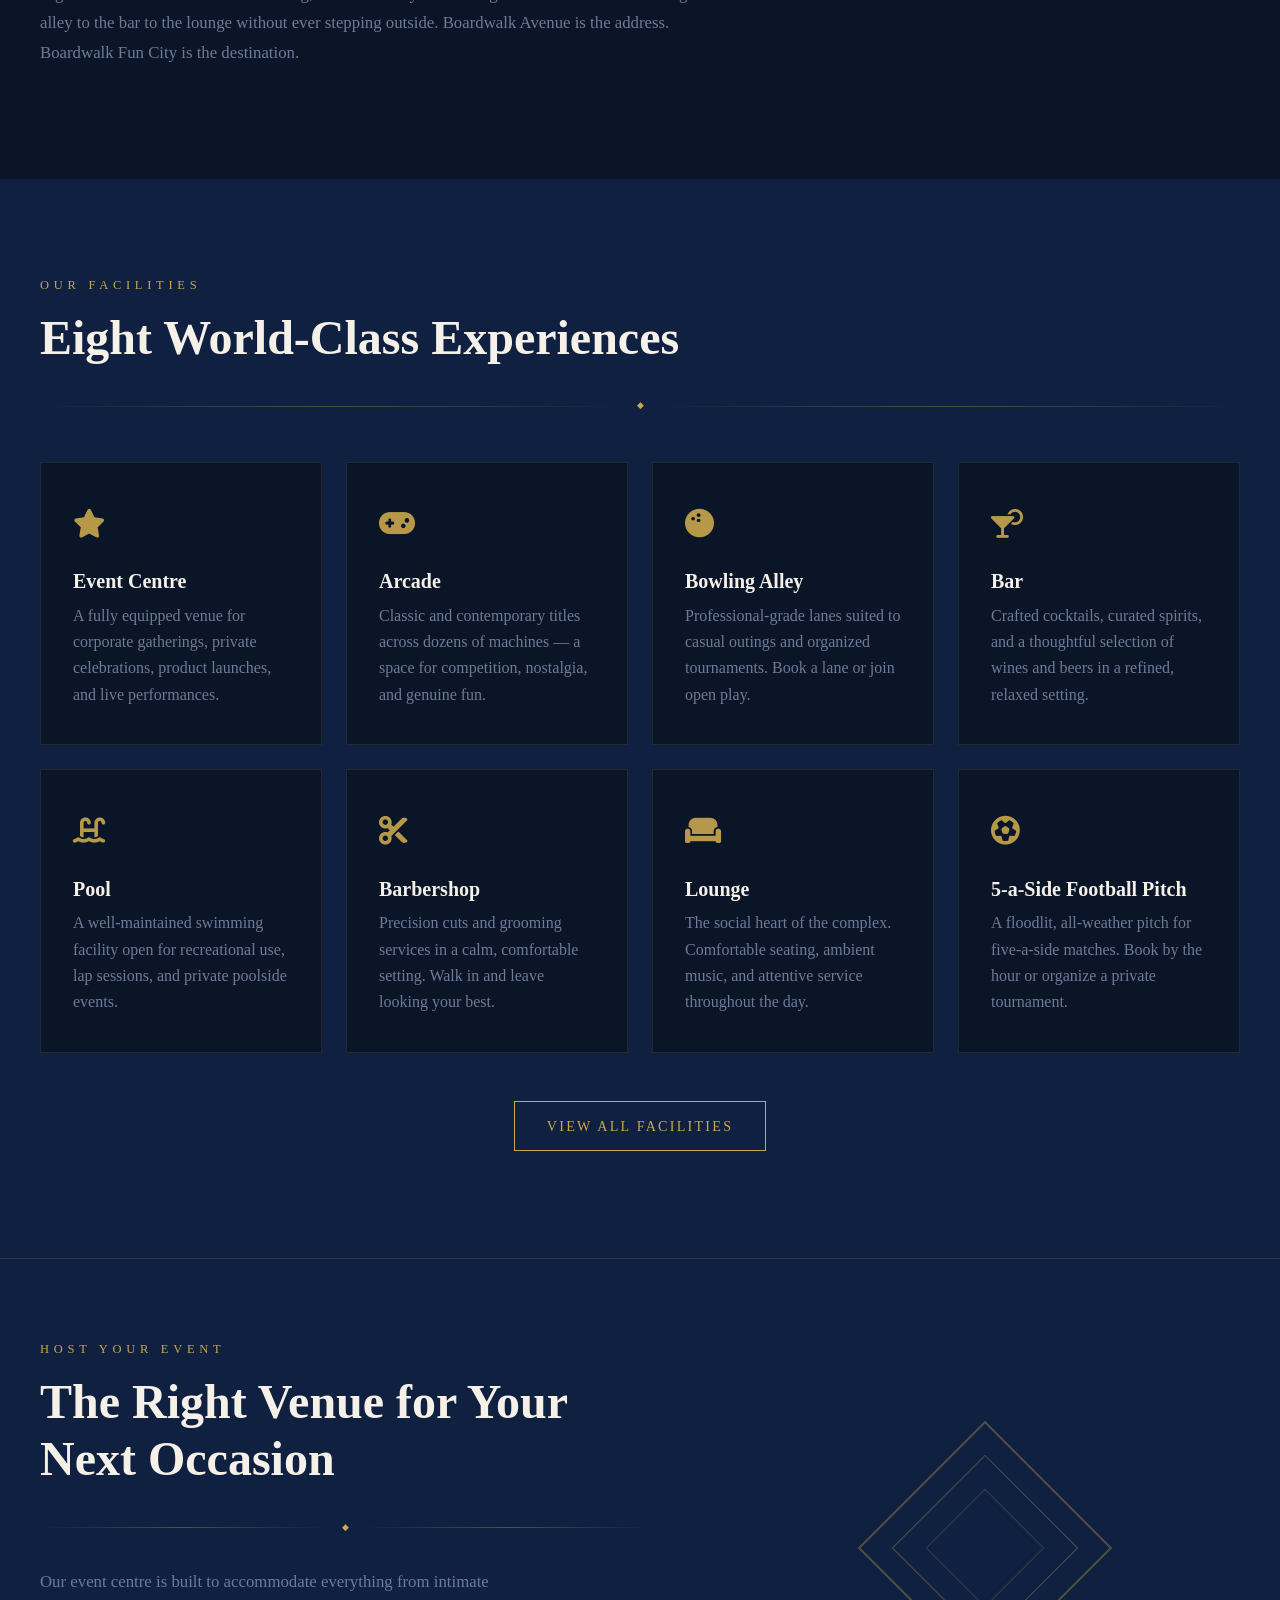
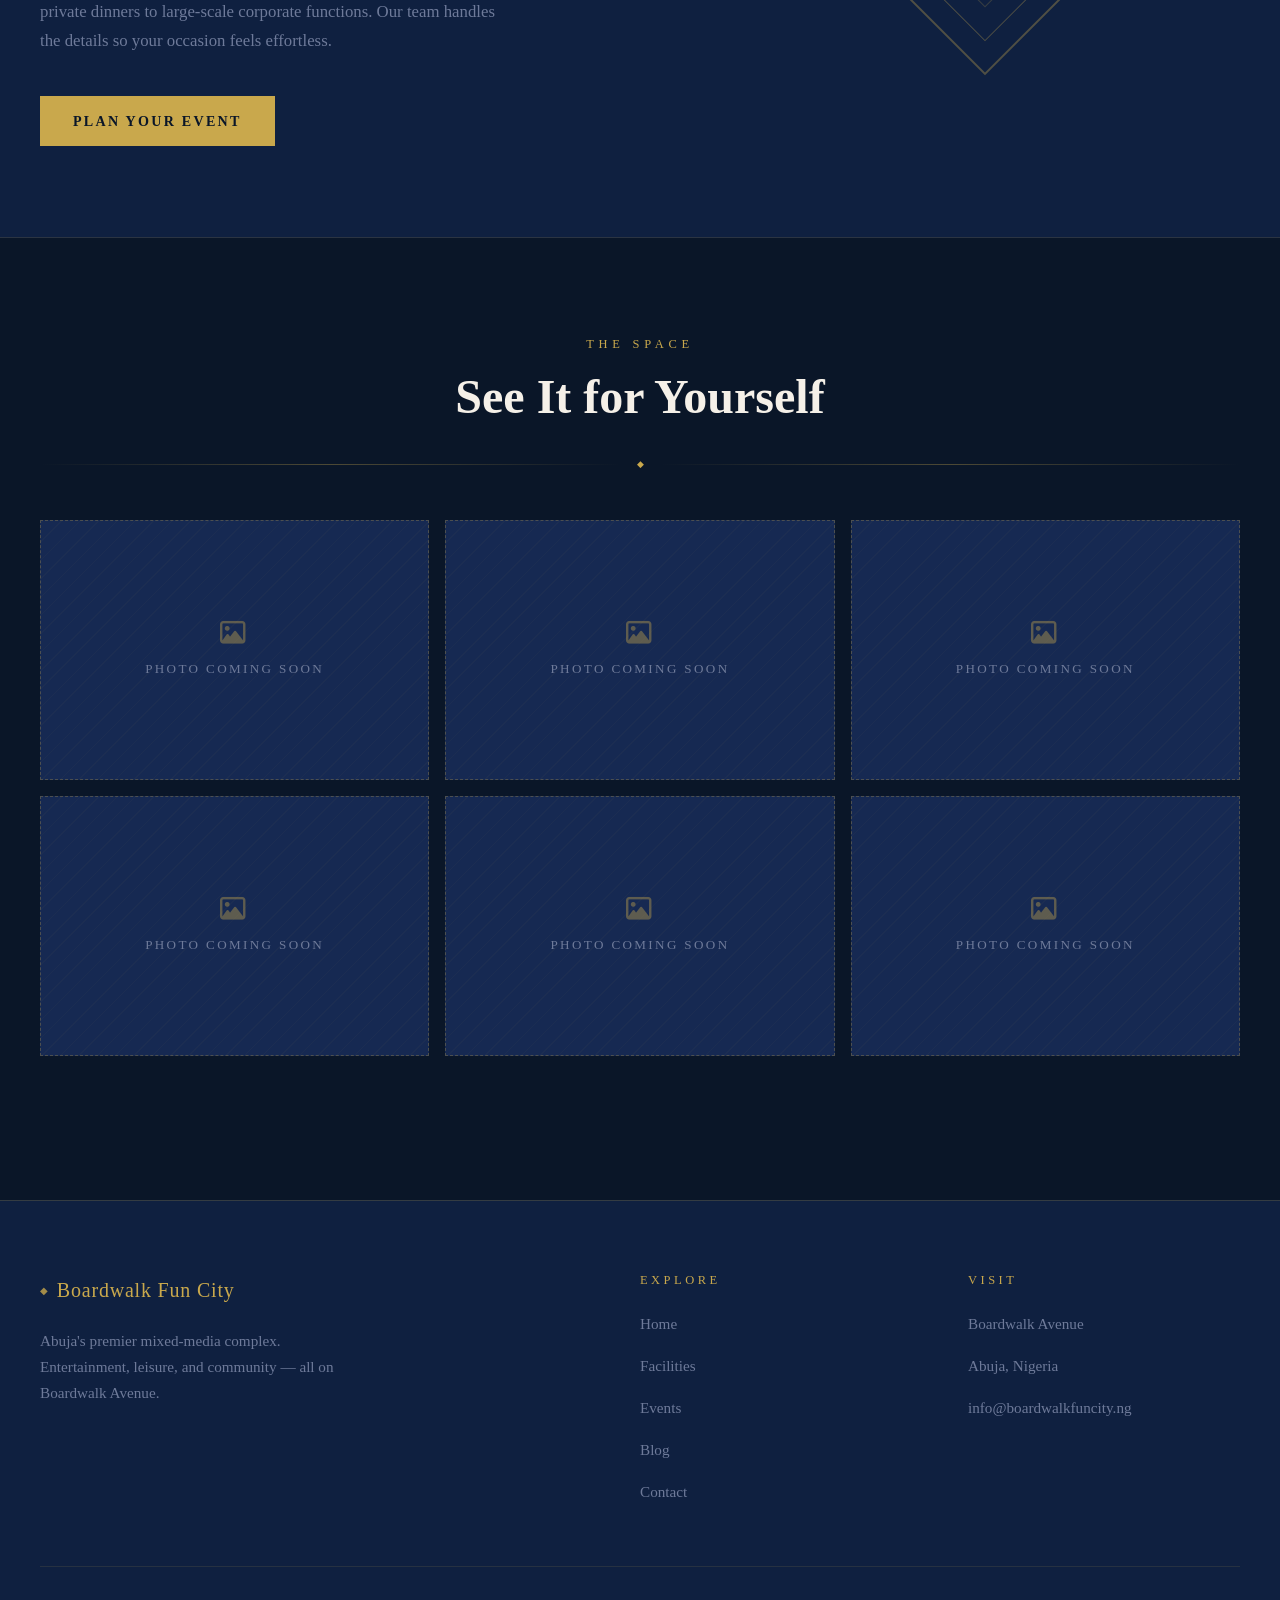
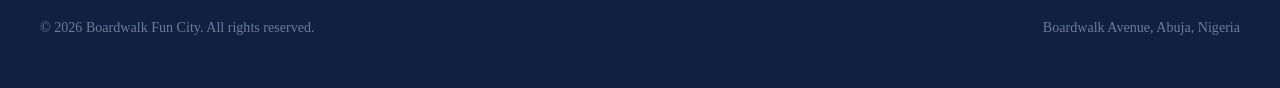
==== commit 9d67c115: "Enhance index.html with SEO and schema markup Added SEO metadata, Open Graph tags, and JSON-LD schem" ====
--- a/index.html
+++ b/index.html
@@ -10,6 +10,61 @@
   <link href="https://fonts.googleapis.com/css2?family=Playfair+Display:ital,wght@0,400;0,600;0,700;1,400&family=EB+Garamond:ital,wght@0,400;0,500;1,400&display=swap" rel="stylesheet">
   <link rel="stylesheet" href="https://cdnjs.cloudflare.com/ajax/libs/font-awesome/6.4.0/css/all.min.css">
   <link rel="stylesheet" href="css/style.css">
+
+  <!-- SEO: Canonical & Robots -->
+  <meta name="author" content="Boardwalk Fun City">
+  <meta name="robots" content="index, follow">
+  <link rel="canonical" href="https://jtbanego.github.io/boardwalk-avenue/">
+
+  <!-- Open Graph -->
+  <meta property="og:site_name" content="Boardwalk Fun City">
+  <meta property="og:type" content="website">
+  <meta property="og:url" content="https://jtbanego.github.io/boardwalk-avenue/">
+  <meta property="og:title" content="Boardwalk Fun City | Abuja's Premier Entertainment Complex">
+  <meta property="og:description" content="Bowling, arcade, 5-a-side football, pool, bar, event centre, and barbershop — all in one place on Boardwalk Avenue, Abuja.">
+  <meta property="og:image" content="https://jtbanego.github.io/boardwalk-avenue/assets/og-image.jpg">
+  <meta property="og:image:width" content="1200">
+  <meta property="og:image:height" content="630">
+  <meta property="og:locale" content="en_NG">
+
+  <!-- Twitter/X Card -->
+  <meta name="twitter:card" content="summary_large_image">
+  <meta name="twitter:title" content="Boardwalk Fun City | Abuja's Premier Entertainment Complex">
+  <meta name="twitter:description" content="Bowling, arcade, 5-a-side football, pool, bar, event centre, and barbershop — all on Boardwalk Avenue, Abuja.">
+  <meta name="twitter:image" content="https://jtbanego.github.io/boardwalk-avenue/assets/og-image.jpg">
+
+  <!-- JSON-LD Local Business Schema -->
+  <script type="application/ld+json">
+  {
+    "@context": "https://schema.org",
+    "@type": "EntertainmentBusiness",
+    "name": "Boardwalk Fun City",
+    "description": "Abuja's premier mixed-media entertainment complex on Boardwalk Avenue. Bowling, arcade, 5-a-side football, pool, bar and lounge, event centre, and barbershop.",
+    "url": "https://jtbanego.github.io/boardwalk-avenue/",
+    "address": {
+      "@type": "PostalAddress",
+      "streetAddress": "Boardwalk Avenue",
+      "addressLocality": "Abuja",
+      "addressRegion": "FCT",
+      "addressCountry": "NG"
+    },
+    "openingHoursSpecification": [
+      {"@type":"OpeningHoursSpecification","dayOfWeek":["Monday","Tuesday","Wednesday","Thursday"],"opens":"10:00","closes":"22:00"},
+      {"@type":"OpeningHoursSpecification","dayOfWeek":["Friday","Saturday"],"opens":"10:00","closes":"00:00"},
+      {"@type":"OpeningHoursSpecification","dayOfWeek":["Sunday"],"opens":"12:00","closes":"22:00"}
+    ],
+    "amenityFeature": [
+      {"@type":"LocationFeatureSpecification","name":"Bowling Alley","value":true},
+      {"@type":"LocationFeatureSpecification","name":"Arcade","value":true},
+      {"@type":"LocationFeatureSpecification","name":"5-a-Side Football Pitch","value":true},
+      {"@type":"LocationFeatureSpecification","name":"Swimming Pool","value":true},
+      {"@type":"LocationFeatureSpecification","name":"Bar and Lounge","value":true},
+      {"@type":"LocationFeatureSpecification","name":"Event Centre","value":true},
+      {"@type":"LocationFeatureSpecification","name":"Barbershop","value":true}
+    ],
+    "priceRange": "₦₦"
+  }
+  </script>
 </head>
 <body>
 
--- a/css/style.css
+++ b/css/style.css
@@ -294,6 +294,57 @@
 .mt-3 { margin-top: 3rem; }
 
 /* ===================================================
+   IMAGE PLACEHOLDERS
+   =================================================== */
+.img-placeholder {
+  width: 100%;
+  background: var(--navy-light);
+  border: 1px dashed rgba(201, 168, 76, 0.3);
+  display: flex;
+  flex-direction: column;
+  align-items: center;
+  justify-content: center;
+  gap: 0.75rem;
+  color: var(--text-muted);
+  font-family: var(--ff-body);
+  font-size: 0.82rem;
+  letter-spacing: 0.18em;
+  text-transform: uppercase;
+  position: relative;
+  overflow: hidden;
+}
+.img-placeholder::before {
+  content: '';
+  position: absolute;
+  inset: 0;
+  background: repeating-linear-gradient(
+    -45deg,
+    transparent,
+    transparent 12px,
+    rgba(201, 168, 76, 0.03) 12px,
+    rgba(201, 168, 76, 0.03) 13px
+  );
+}
+.img-placeholder i {
+  font-size: 1.6rem;
+  color: var(--gold);
+  opacity: 0.4;
+  position: relative;
+}
+.img-placeholder span { position: relative; }
+.img-placeholder-hero  { height: 480px; }
+.img-placeholder-large { height: 360px; }
+.img-placeholder-medium { height: 260px; }
+.img-placeholder-small { height: 180px; }
+
+.img-placeholder-grid {
+  display: grid;
+  grid-template-columns: repeat(3, 1fr);
+  gap: 1rem;
+  margin: 3rem 0;
+}
+
+/* ===================================================
    ORNAMENT DIVIDER
    =================================================== */
 .ornament-divider {
@@ -715,6 +766,7 @@
    RESPONSIVE
    =================================================== */
 @media (max-width: 900px) {
+  .img-placeholder-grid { grid-template-columns: repeat(2, 1fr); }
   .facility-detail-inner { grid-template-columns: 1fr; gap: 2rem; }
   .facility-detail-meta { position: static; }
   .highlight-inner { grid-template-columns: 1fr; gap: 2rem; }
@@ -725,6 +777,7 @@
 }
 
 @media (max-width: 640px) {
+  .img-placeholder-grid { grid-template-columns: 1fr; }
   .nav-links {
     display: none;
     position: fixed;
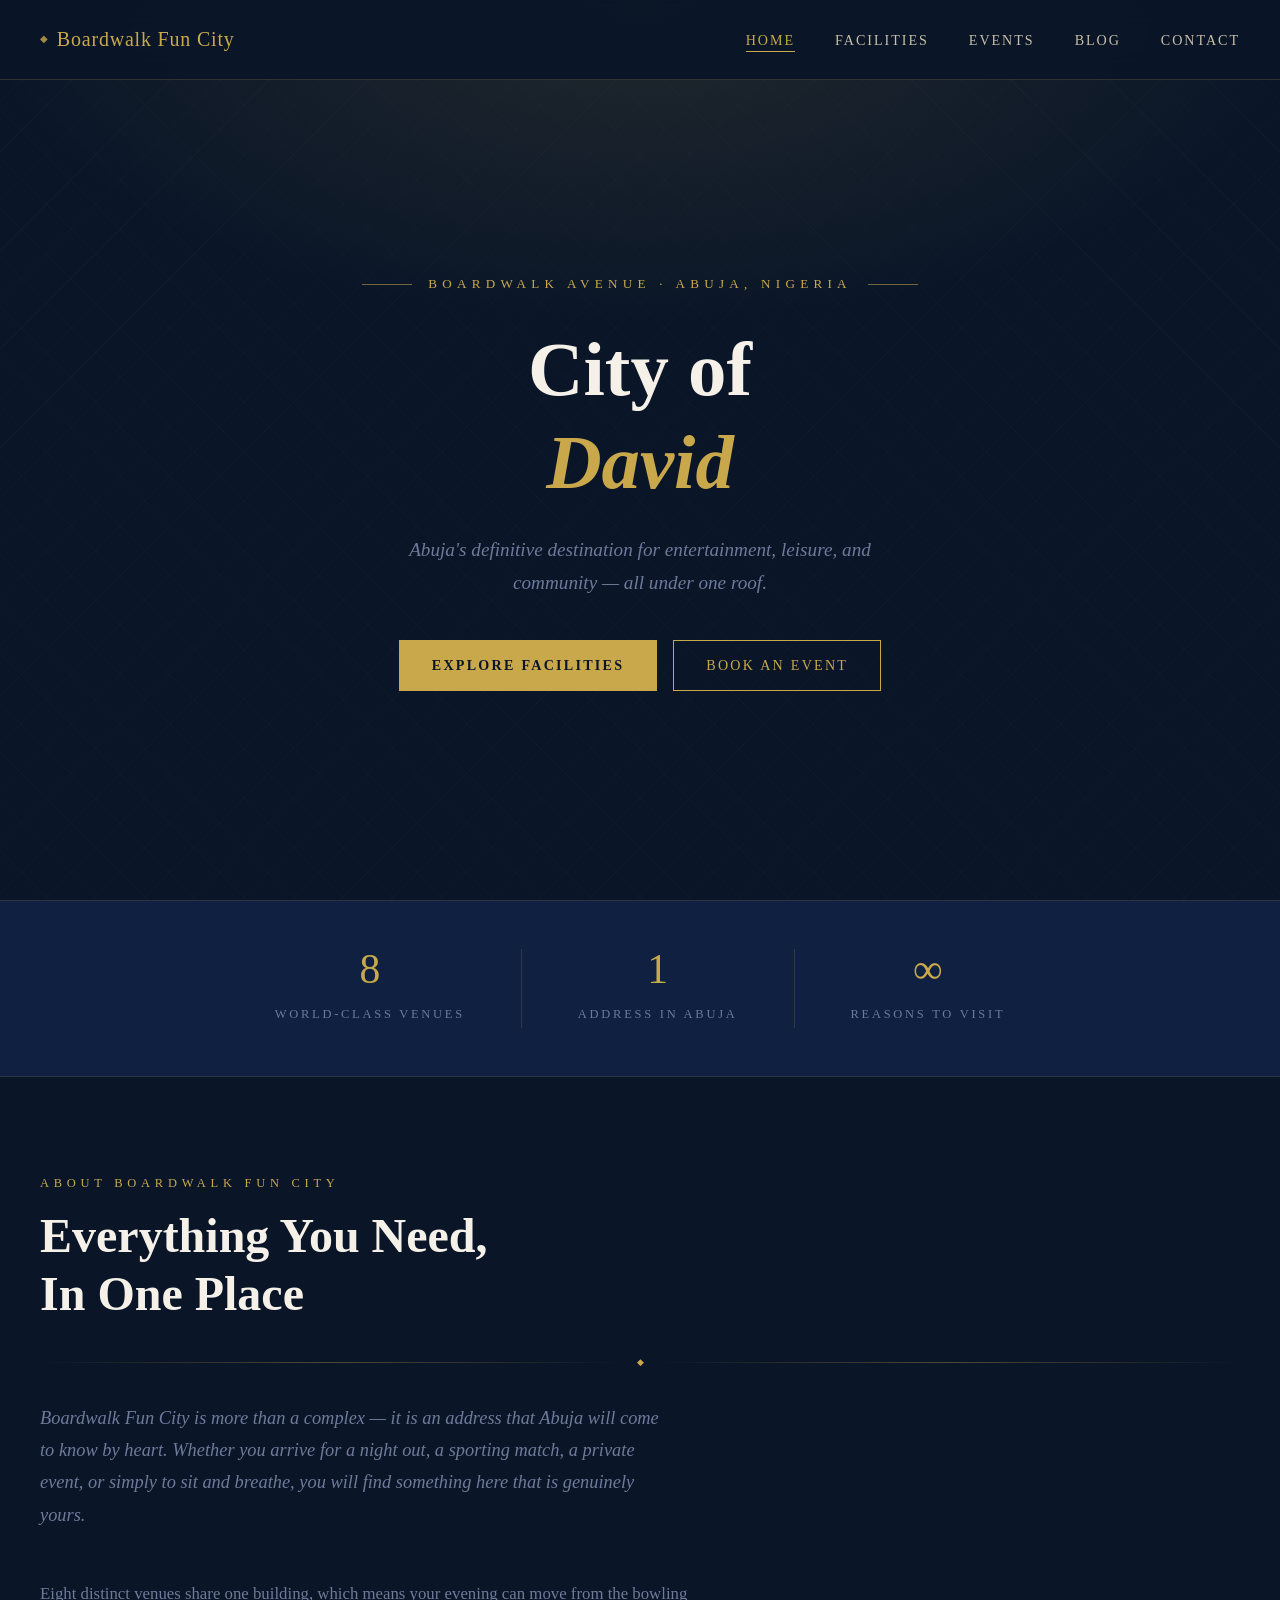
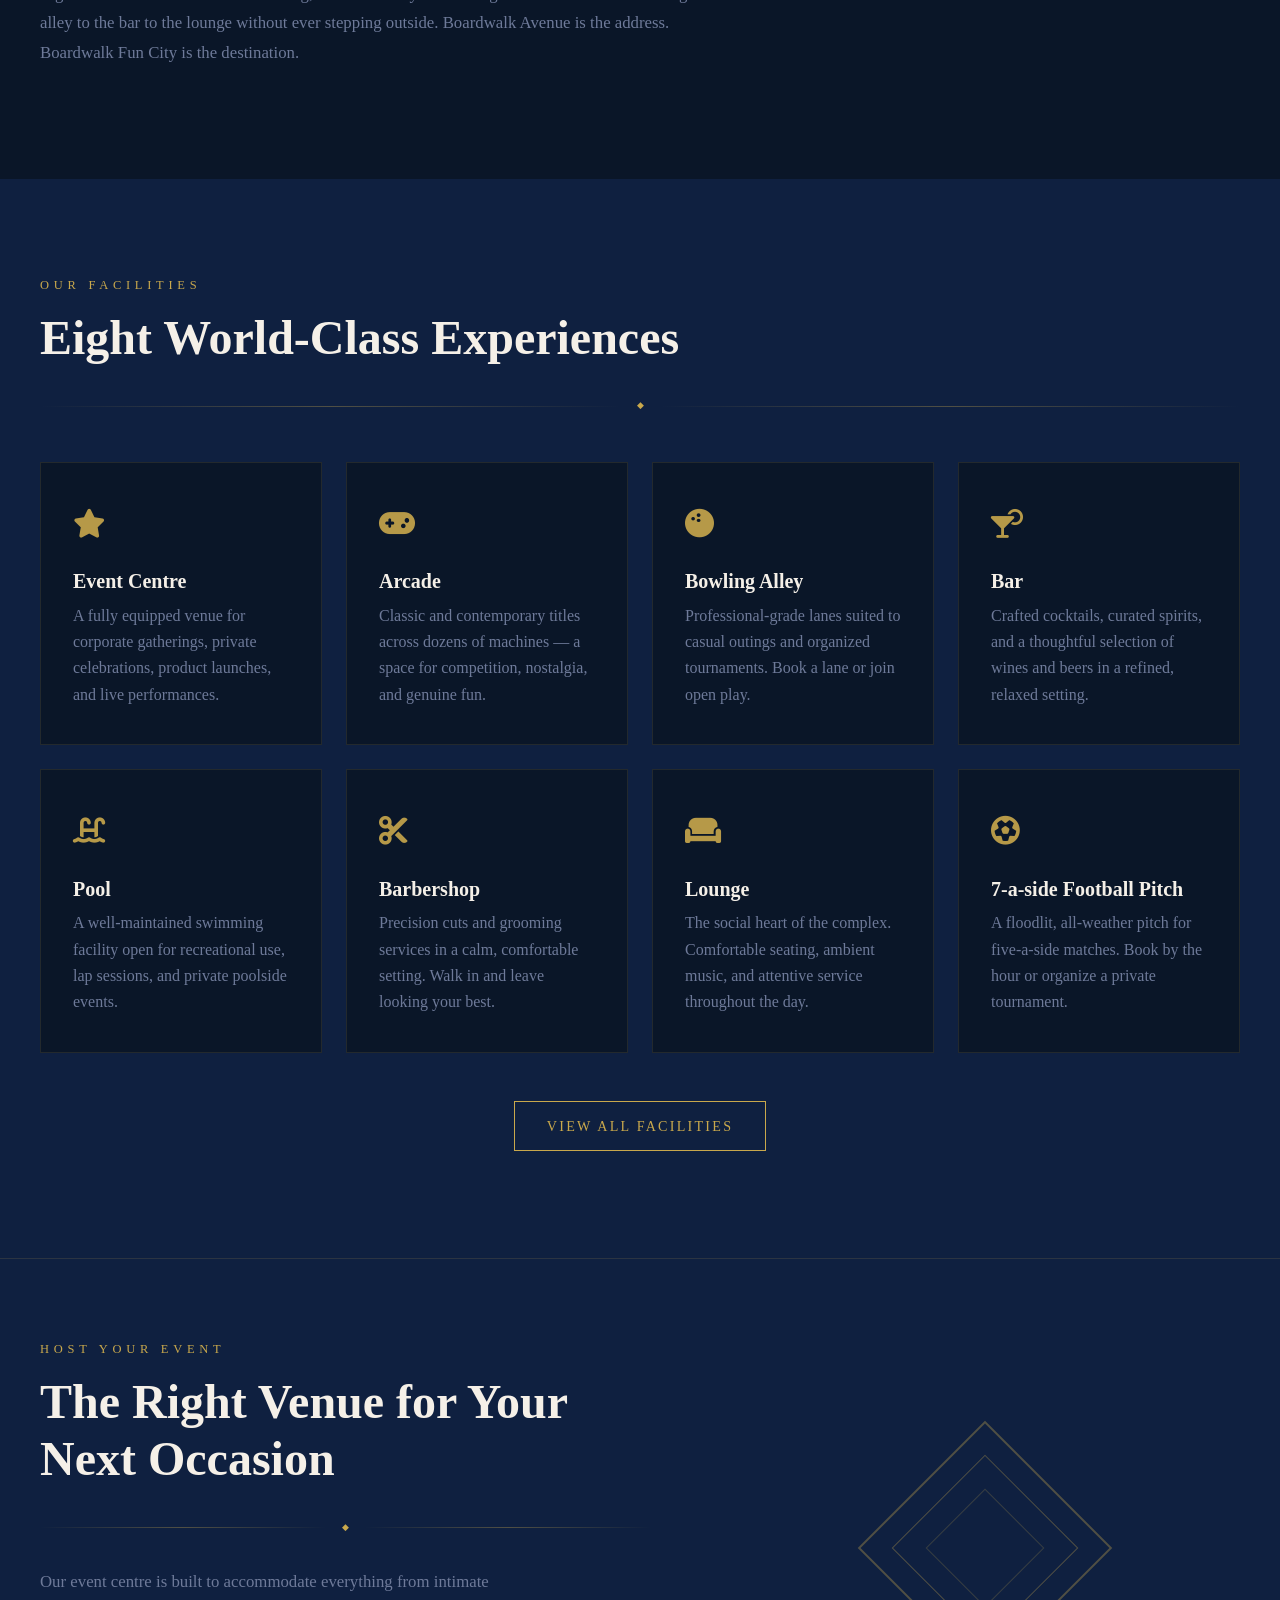
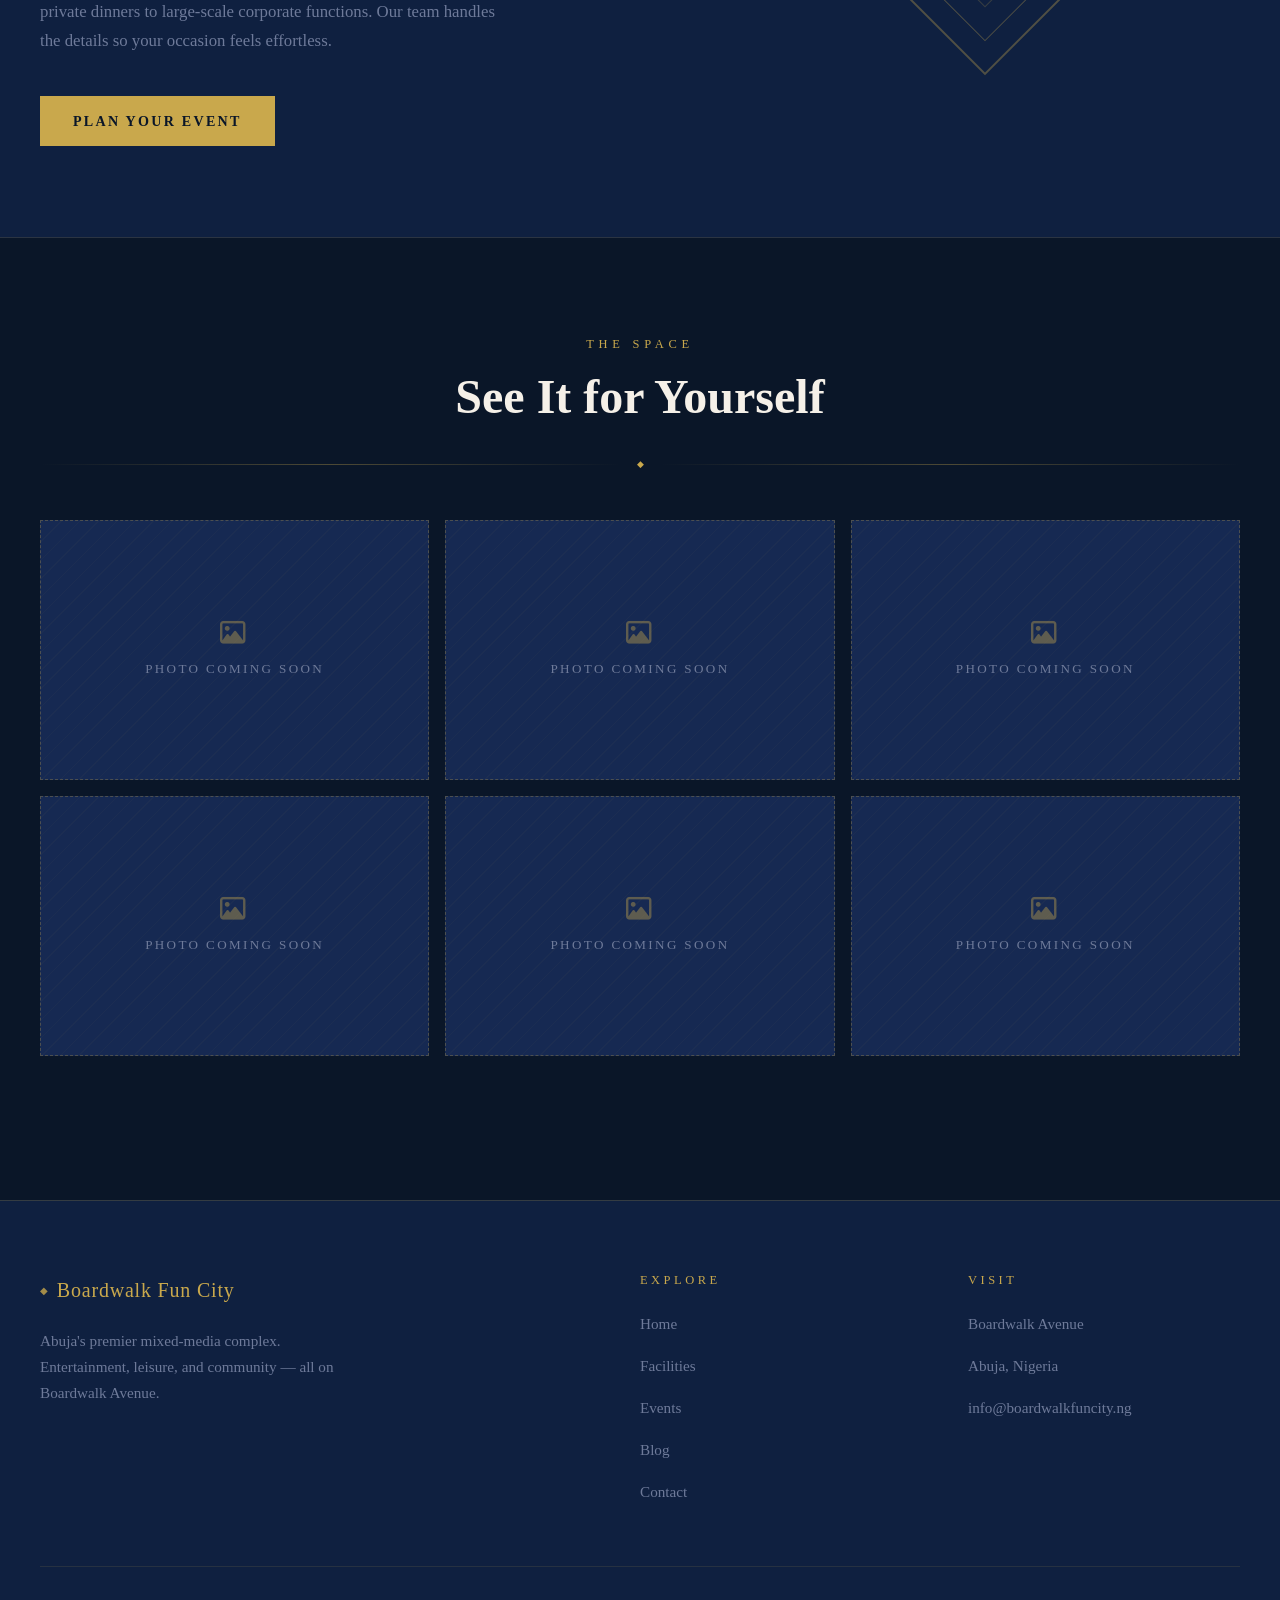
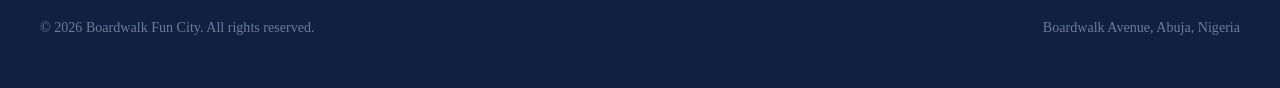
==== commit 96e6b64b: "Update: 7-a-side football, add restaurant/hotel/laundry/banquet halls to index.html" ====
--- a/index.html
+++ b/index.html
@@ -3,7 +3,7 @@
 <head>
   <meta charset="UTF-8">
   <meta name="viewport" content="width=device-width, initial-scale=1.0">
-  <meta name="description" content="Boardwalk Fun City — Abuja's premier mixed-media complex on Boardwalk Avenue. Event centre, arcade, bowling, bar, pool, barbershop, lounge, and 5-a-side football.">
+  <meta name="description" content="Boardwalk Fun City — Abuja's premier mixed-media complex on Boardwalk Avenue. Event centre, arcade, bowling, arcade, 7-a-side football, pool, lounge, restaurant, hotel, laundry service, banquet halls, barbershop, and more.">
   <title>Boardwalk Fun City | Abuja's Premier Entertainment Complex</title>
   <link rel="preconnect" href="https://fonts.googleapis.com">
   <link rel="preconnect" href="https://fonts.gstatic.com" crossorigin>
@@ -21,7 +21,7 @@
   <meta property="og:type" content="website">
   <meta property="og:url" content="https://jtbanego.github.io/boardwalk-avenue/">
   <meta property="og:title" content="Boardwalk Fun City | Abuja's Premier Entertainment Complex">
-  <meta property="og:description" content="Bowling, arcade, 5-a-side football, pool, bar, event centre, and barbershop — all in one place on Boardwalk Avenue, Abuja.">
+  <meta property="og:description" content="Bowling, arcade, 7-a-side football, pool, bar, event centre, and barbershop — all in one place on Boardwalk Avenue, Abuja.">
   <meta property="og:image" content="https://jtbanego.github.io/boardwalk-avenue/assets/og-image.jpg">
   <meta property="og:image:width" content="1200">
   <meta property="og:image:height" content="630">
@@ -30,7 +30,7 @@
   <!-- Twitter/X Card -->
   <meta name="twitter:card" content="summary_large_image">
   <meta name="twitter:title" content="Boardwalk Fun City | Abuja's Premier Entertainment Complex">
-  <meta name="twitter:description" content="Bowling, arcade, 5-a-side football, pool, bar, event centre, and barbershop — all on Boardwalk Avenue, Abuja.">
+  <meta name="twitter:description" content="Bowling, arcade, 7-a-side football, pool, bar, event centre, and barbershop — all on Boardwalk Avenue, Abuja.">
   <meta name="twitter:image" content="https://jtbanego.github.io/boardwalk-avenue/assets/og-image.jpg">
 
   <!-- JSON-LD Local Business Schema -->
@@ -39,7 +39,7 @@
     "@context": "https://schema.org",
     "@type": "EntertainmentBusiness",
     "name": "Boardwalk Fun City",
-    "description": "Abuja's premier mixed-media entertainment complex on Boardwalk Avenue. Bowling, arcade, 5-a-side football, pool, bar and lounge, event centre, and barbershop.",
+    "description": "Abuja's premier mixed-media entertainment complex on Boardwalk Avenue. Bowling, arcade, 7-a-side football, pool, bar and lounge, event centre, and barbershop.",
     "url": "https://jtbanego.github.io/boardwalk-avenue/",
     "address": {
       "@type": "PostalAddress",
@@ -56,11 +56,15 @@
     "amenityFeature": [
       {"@type":"LocationFeatureSpecification","name":"Bowling Alley","value":true},
       {"@type":"LocationFeatureSpecification","name":"Arcade","value":true},
-      {"@type":"LocationFeatureSpecification","name":"5-a-Side Football Pitch","value":true},
+      {"@type":"LocationFeatureSpecification","name":"7-a-side Football Pitch","value":true},
       {"@type":"LocationFeatureSpecification","name":"Swimming Pool","value":true},
       {"@type":"LocationFeatureSpecification","name":"Bar and Lounge","value":true},
       {"@type":"LocationFeatureSpecification","name":"Event Centre","value":true},
-      {"@type":"LocationFeatureSpecification","name":"Barbershop","value":true}
+      {"@type":"LocationFeatureSpecification","name":"Barbershop","value":true},
+      {"@type":"LocationFeatureSpecification","name":"Restaurant","value":true},
+      {"@type":"LocationFeatureSpecification","name":"Hotel","value":true},
+      {"@type":"LocationFeatureSpecification","name":"Laundry Service","value":true},
+      {"@type":"LocationFeatureSpecification","name":"Banquet Halls","value":true}
     ],
     "priceRange": "₦₦"
   }
@@ -187,7 +191,7 @@
 
         <div class="facility-card fade-in fade-delay-4">
           <div class="facility-icon"><i class="fa-solid fa-futbol"></i></div>
-          <h3>5-a-Side Football Pitch</h3>
+          <h3>7-a-side Football Pitch</h3>
           <p>A floodlit, all-weather pitch for five-a-side matches. Book by the hour or organize a private tournament.</p>
         </div>
 
--- a/css/style.css
+++ b/css/style.css
@@ -1,5 +1,5 @@
 /* ===================================================
-   CITY OF DAVID — MAIN STYLESHEET
+   Boardwalk Fun City — MAIN STYLESHEET
    =================================================== */
 
 /* ---- Variables ---- */
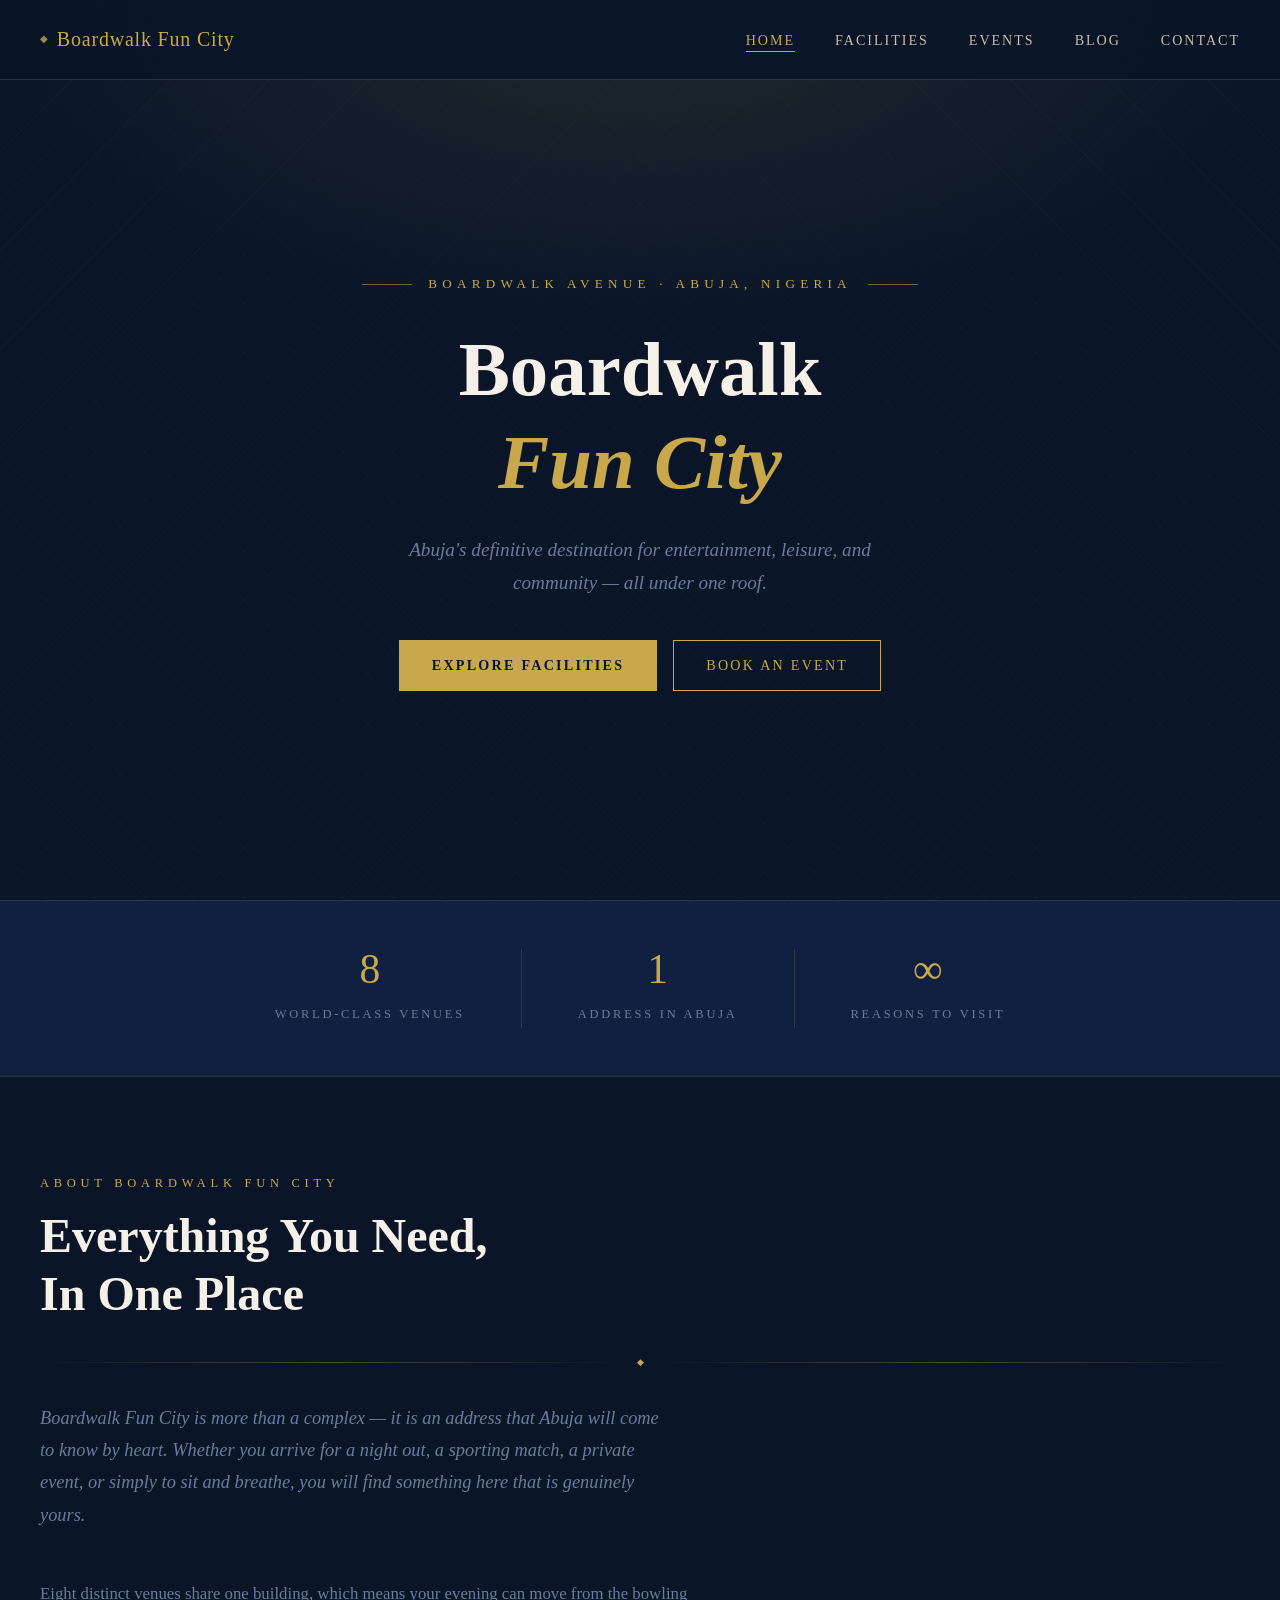
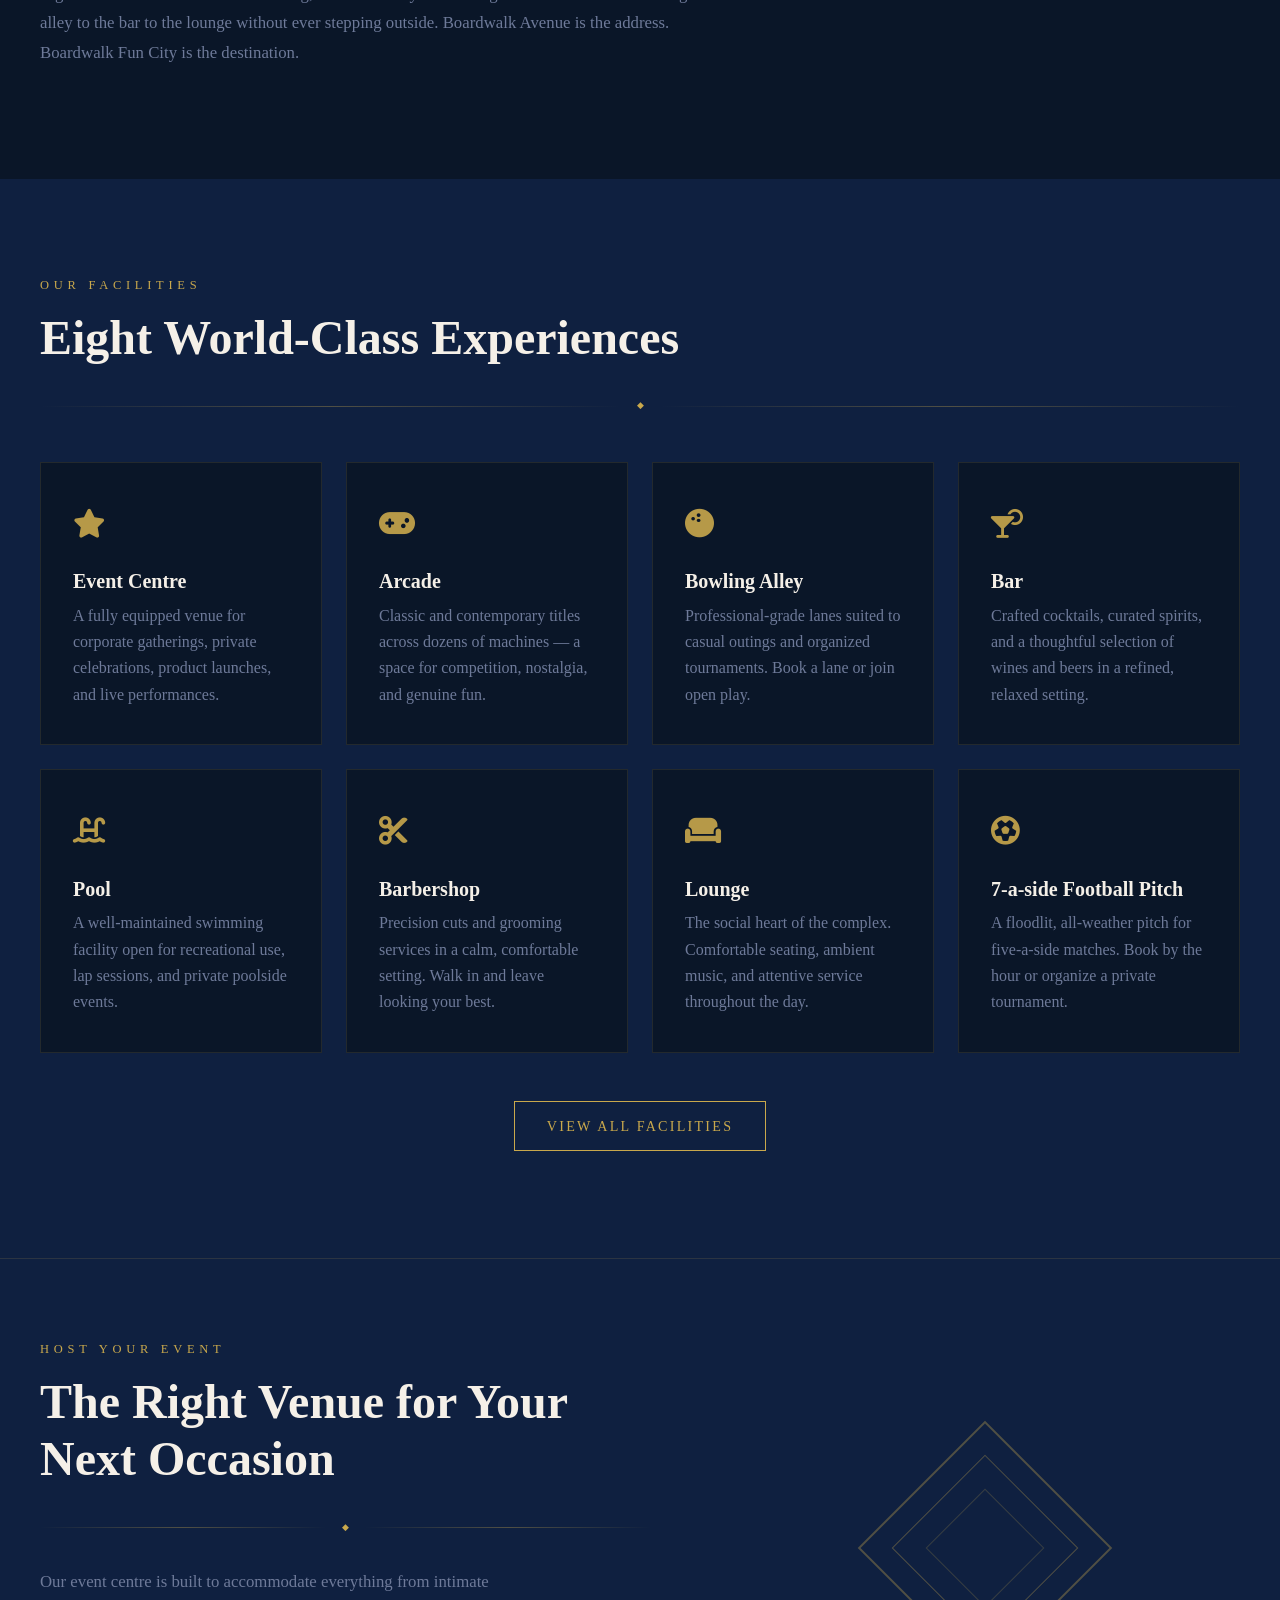
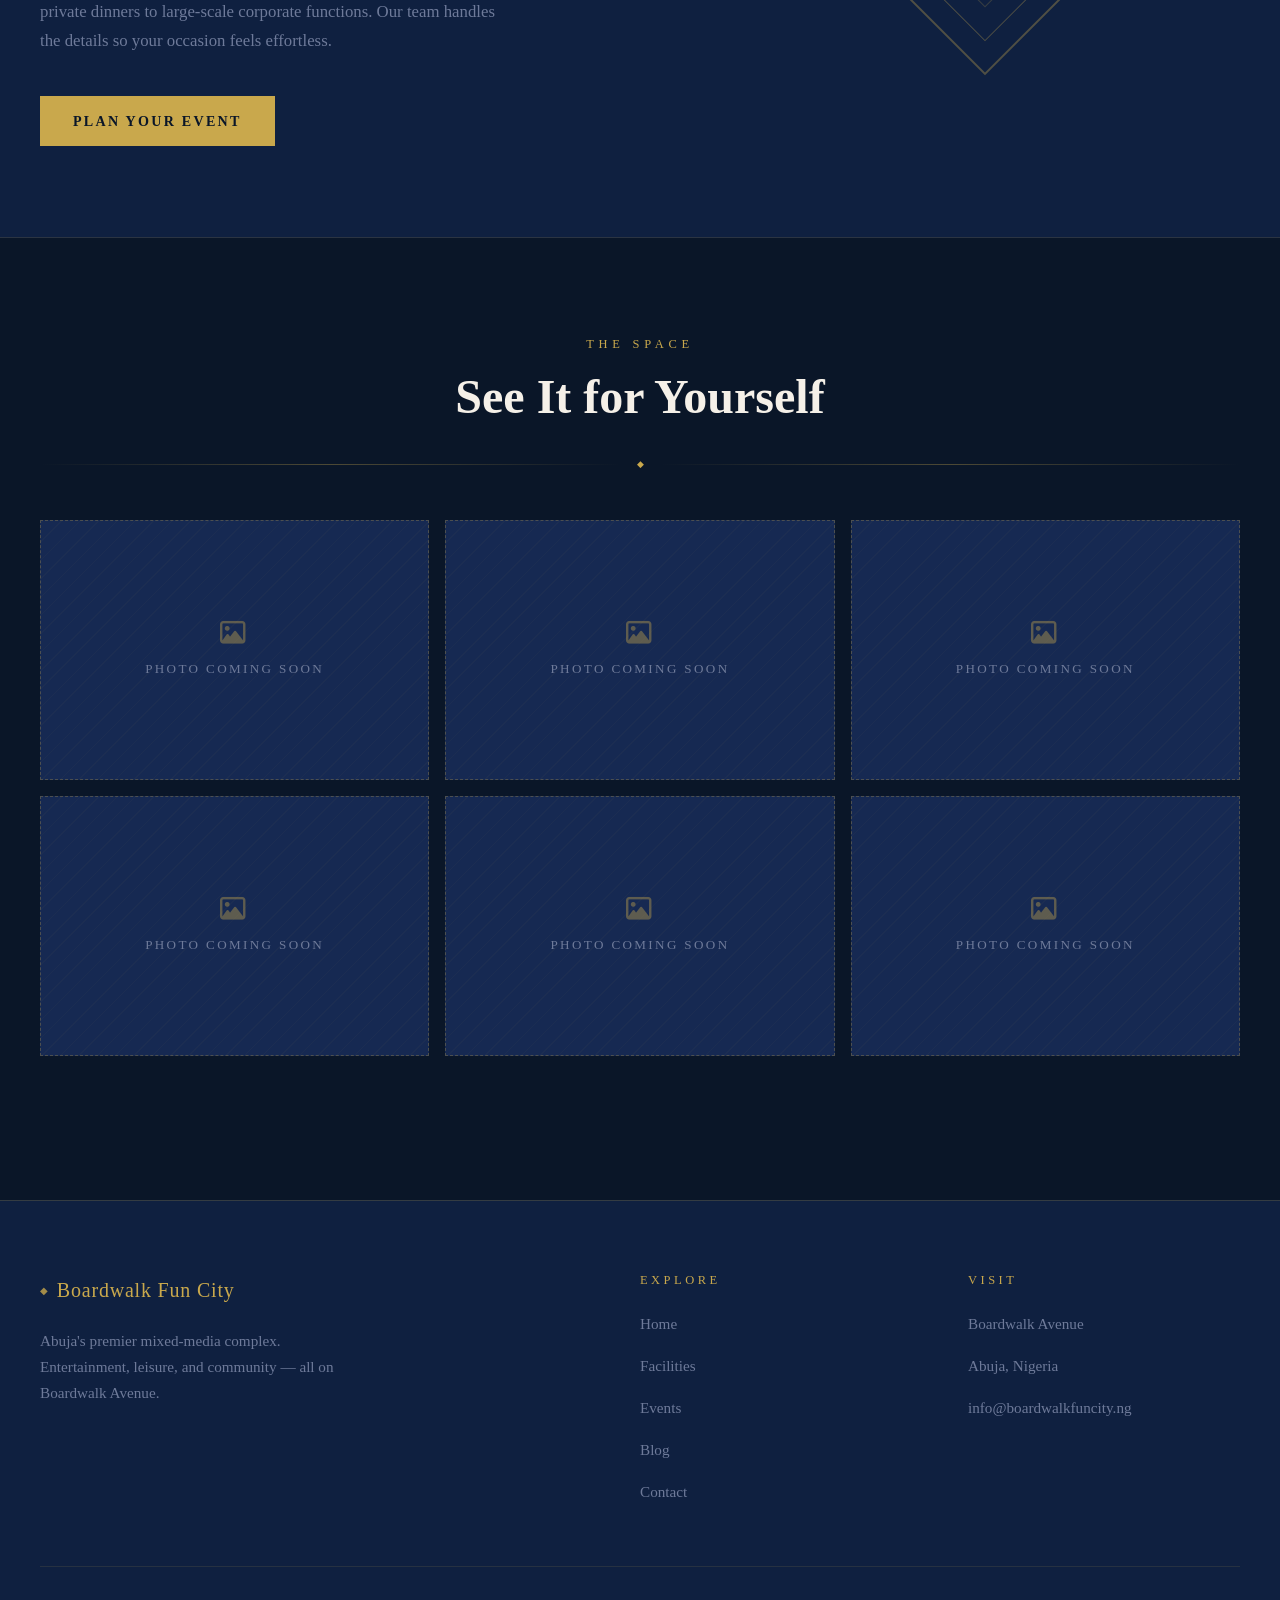
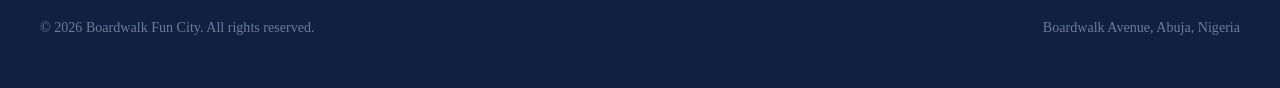
==== commit c9f0a2db: "Fix hero heading: replace City of David with Boardwalk Fun City" ====
--- a/index.html
+++ b/index.html
@@ -95,7 +95,7 @@
   <section class="hero">
     <div class="hero-content">
       <div class="hero-eyebrow">Boardwalk Avenue · Abuja, Nigeria</div>
-      <h1>City of<br><span class="gold">David</span></h1>
+      <h1>Boardwalk<br><span class="gold">Fun City</span></h1>
       <p class="hero-sub">Abuja's definitive destination for entertainment, leisure, and community — all under one roof.</p>
       <div class="hero-ctas">
         <a href="facilities.html" class="btn btn-primary">Explore Facilities</a>
